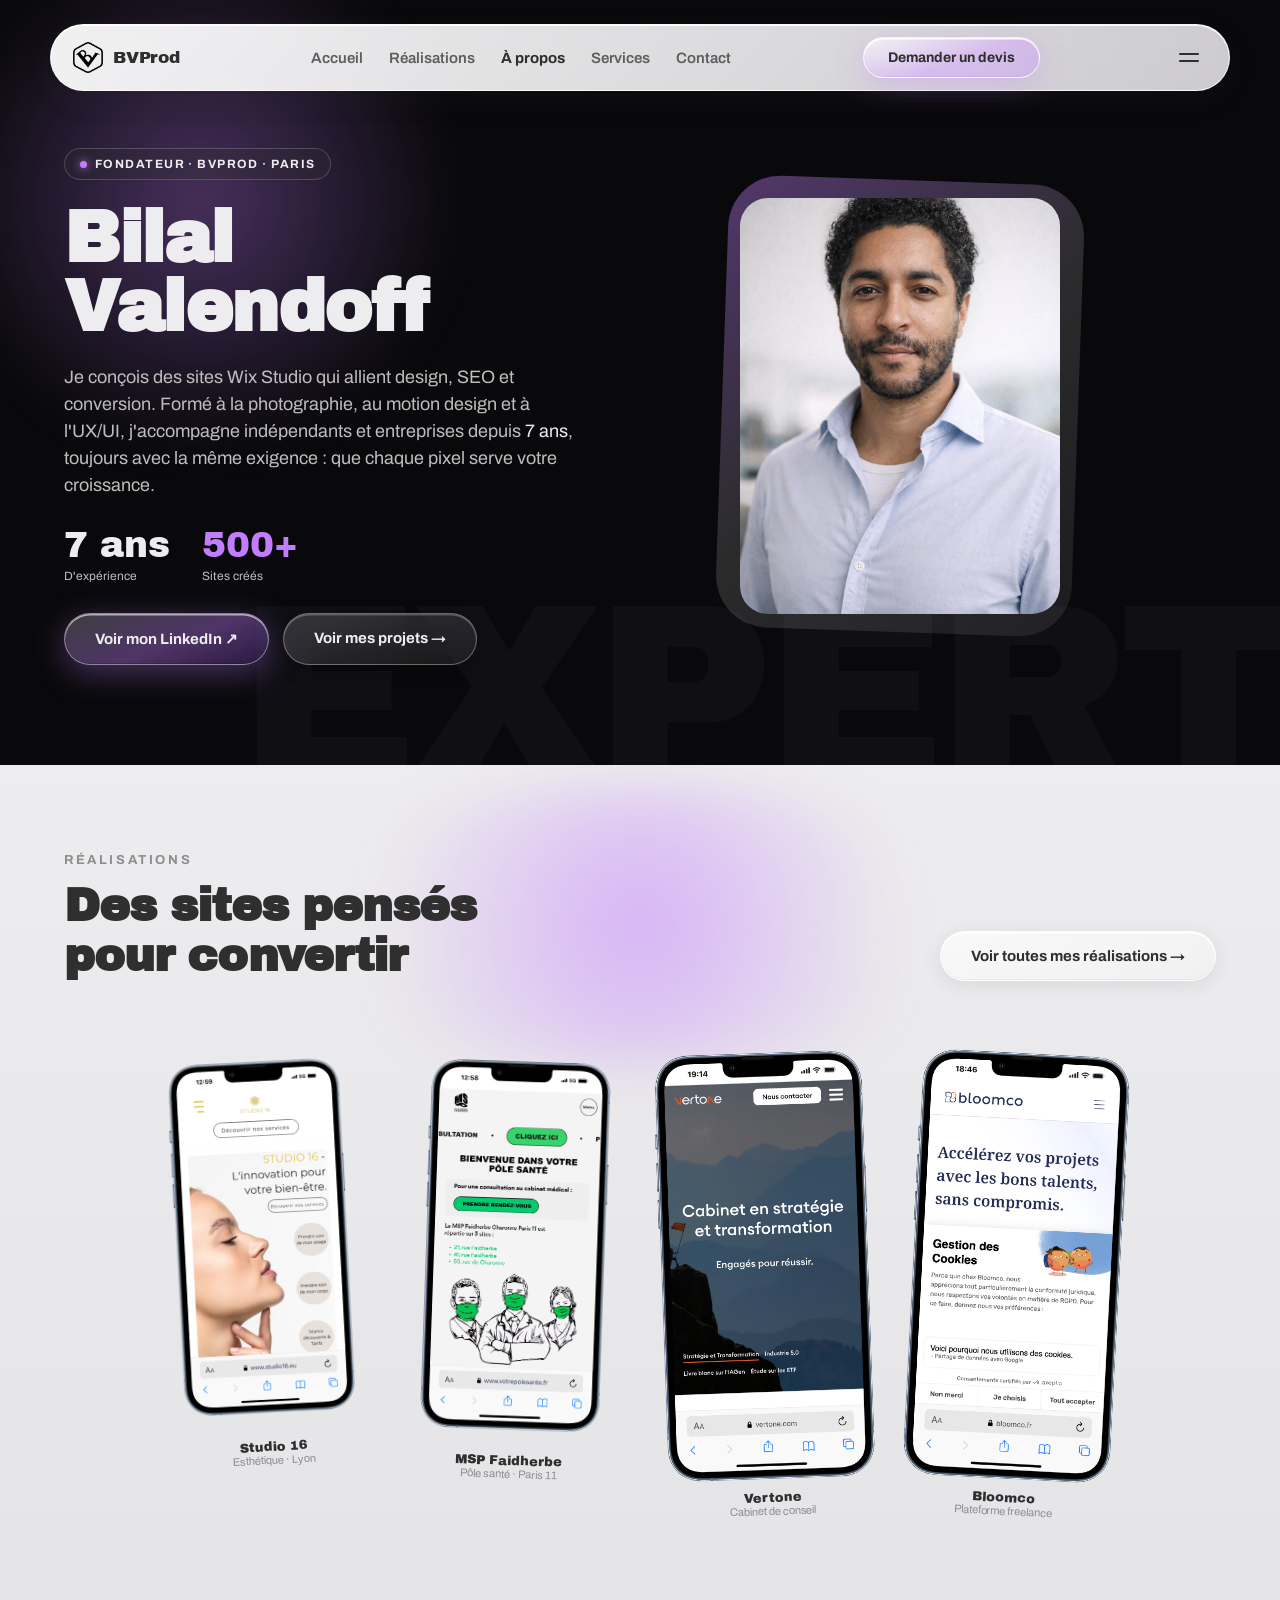
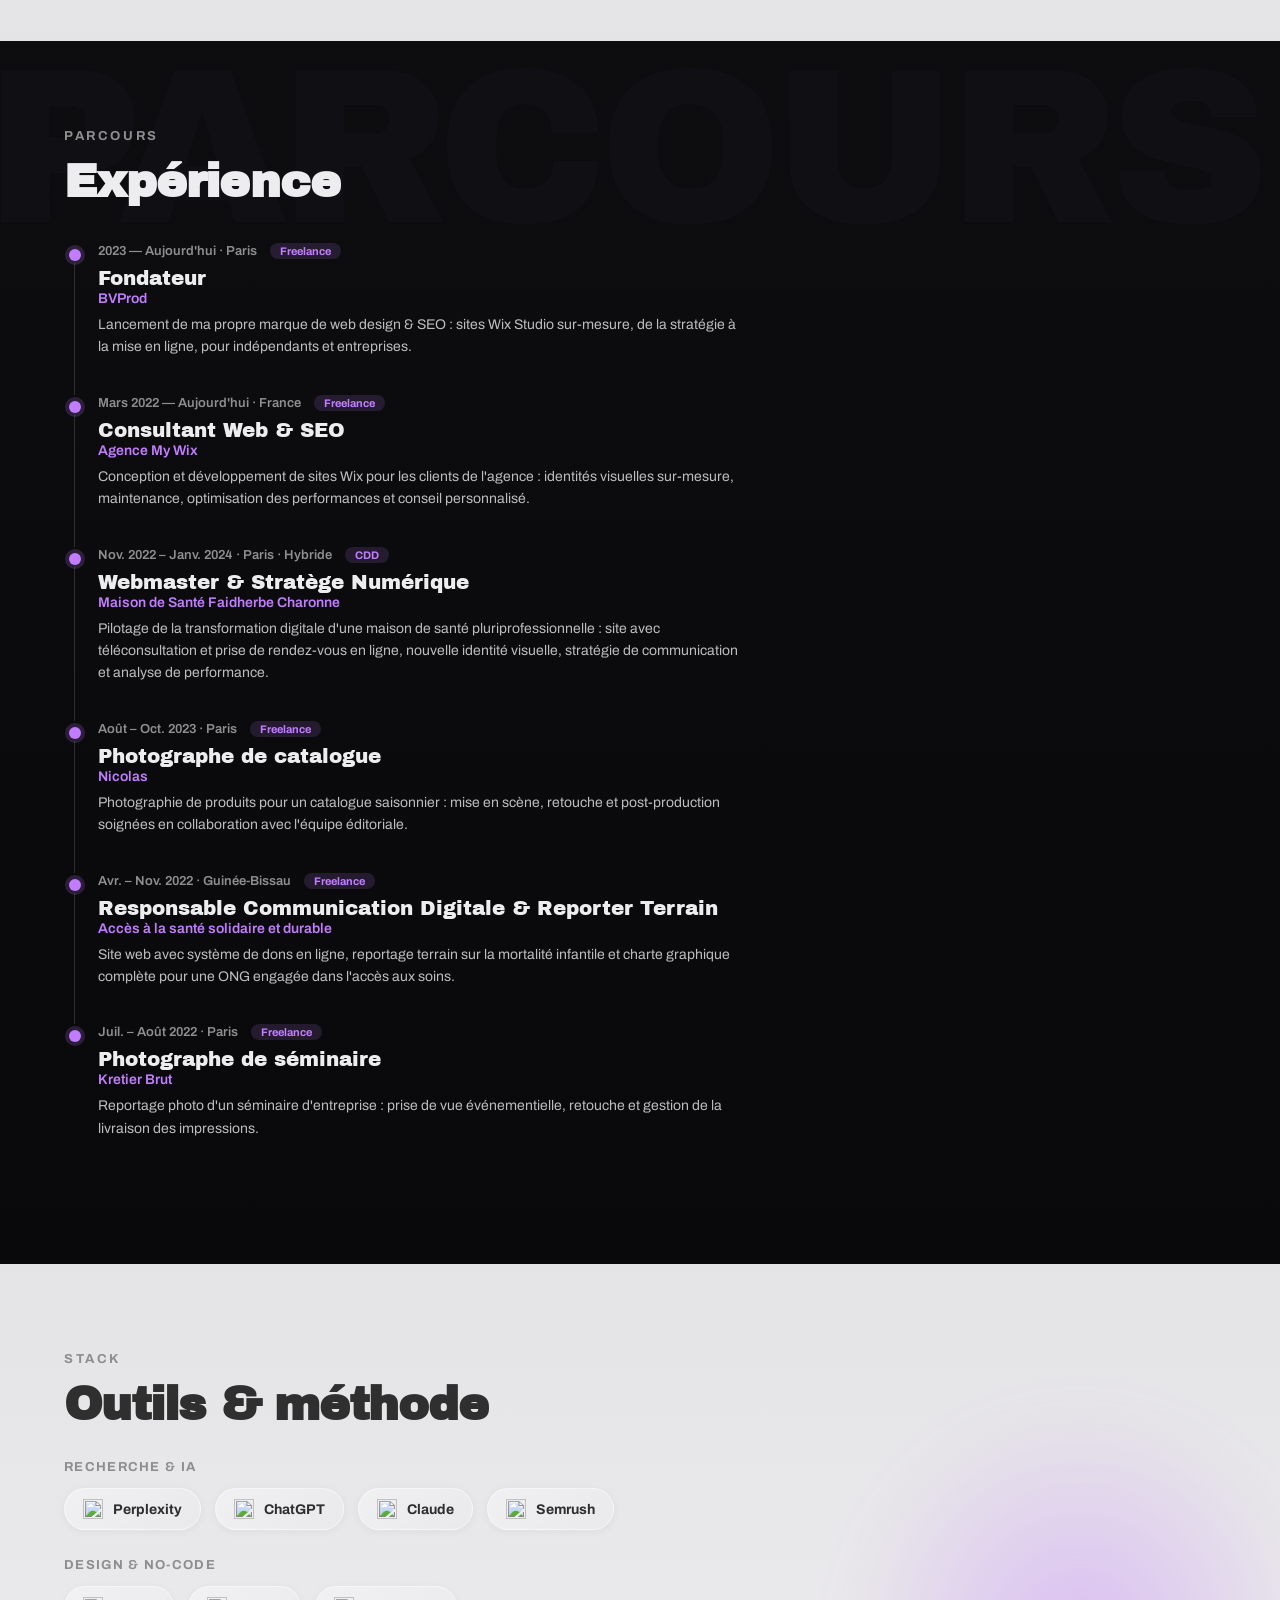
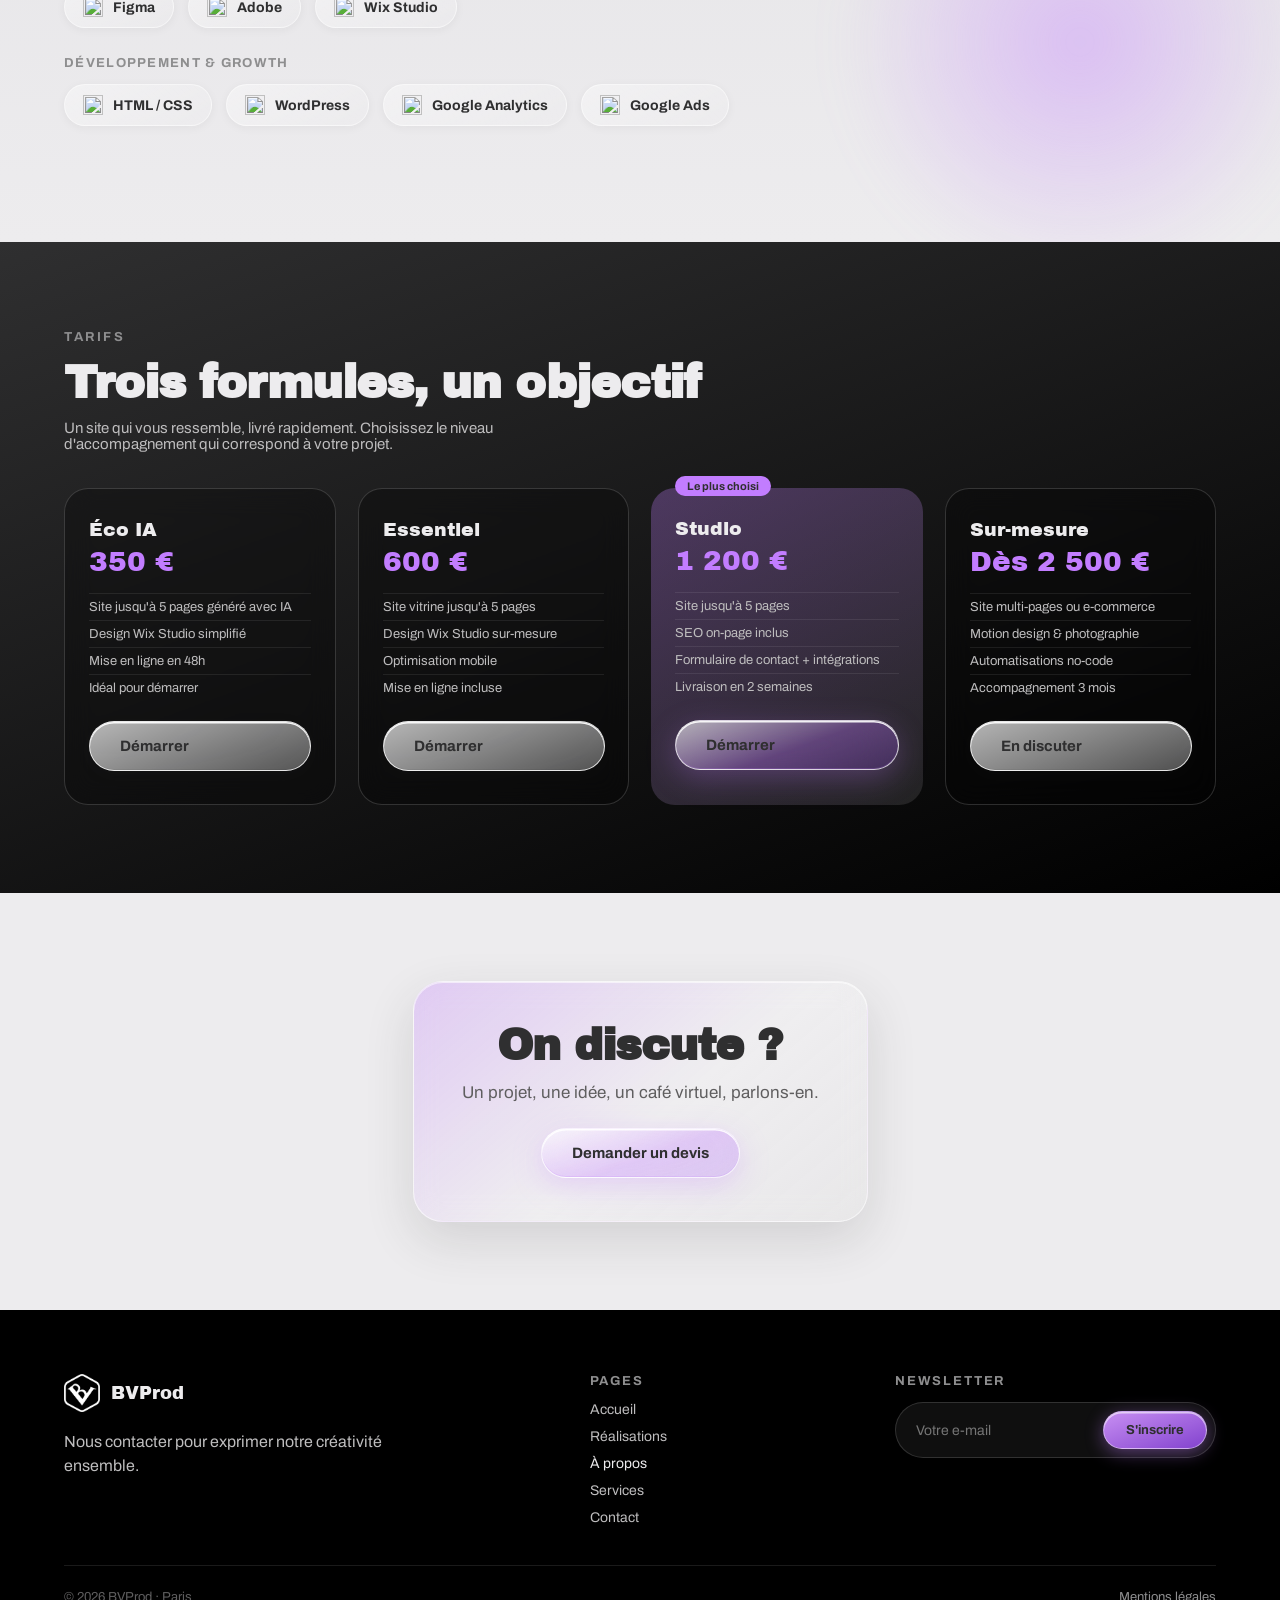
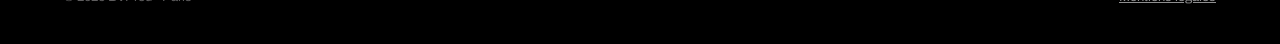
==== a-propos.html @ 9e28360a "Revert "Optimiser les images en WebP haute qualité + cache long sur /assets" This reverts commit 373" ====
<!DOCTYPE html>
<html lang="fr">
<head>
<meta charset="utf-8">
<meta name="viewport" content="width=device-width, initial-scale=1">
<title>À propos | Bilal Valendoff, fondateur de BVProd</title>
<meta name="description" content="Bilal Valendoff conçoit des sites Wix Studio alliant design, SEO et conversion, avec une formation en photographie.">
<link rel="canonical" href="https://www.bv-prod.fr/a-propos">
<meta property="og:type" content="website">
<meta property="og:locale" content="fr_FR">
<meta property="og:site_name" content="BVProd">
<meta property="og:title" content="À propos | Bilal Valendoff, fondateur de BVProd">
<meta property="og:description" content="Bilal Valendoff conçoit des sites Wix Studio alliant design, SEO et conversion, avec une formation en photographie.">
<meta property="og:image" content="https://www.bv-prod.fr/assets/og-image.jpg">
<meta property="og:url" content="https://www.bv-prod.fr/a-propos">
<meta name="twitter:card" content="summary_large_image">
<script type="application/ld+json">
{"@context":"https://schema.org","@type":"Person","name":"Bilal Valendoff","jobTitle":"Fondateur","worksFor":{"@type":"Organization","name":"BVProd"},"url":"https://www.bv-prod.fr/a-propos"}
</script>
<link rel="preconnect" href="https://fonts.googleapis.com">
<link rel="preconnect" href="https://fonts.gstatic.com" crossorigin>
<link href="https://fonts.googleapis.com/css2?family=Archivo:wght@400;500;600;700;800;900&family=Archivo+Black&display=swap" rel="stylesheet">
<link rel="icon" type="image/png" href="/assets/logo-bvprod.png">
<link rel="apple-touch-icon" href="/assets/logo-bvprod.png">
<link rel="stylesheet" href="/css/style.css">
<style>
  .ap-hero { padding:148px 64px 100px; }
  .ap-hero-inner { position:relative; z-index:2; display:flex; align-items:center; gap:56px; max-width:1440px; margin:0 auto; }
  .ap-hero-text { flex:1; max-width:620px; }
  .ap-hero-text h1 { font-size:clamp(46px,5.6vw,80px); line-height:.96; color:var(--text-invert); }
  .ap-stats { display:flex; gap:32px; margin:26px 0 30px; }
  .ap-stat-num { font-family:var(--font-display); font-size:36px; color:var(--text-invert); }
  .ap-stat-num.accent { color:var(--accent); }
  .ap-stat-label { font-size:12px; color:var(--text-invert-mid); margin-top:4px; }
  .ap-portrait-wrap { flex:none; width:320px; position:relative; }
  .ap-portrait-frame { position:absolute; inset:-18px; border-radius:52px; background:linear-gradient(140deg,rgba(194,125,255,.4),rgba(255,255,255,.14),rgba(190,189,190,.10)); transform:rotate(2deg); }
  .ap-portrait { position:relative; border-radius:28px; overflow:hidden; aspect-ratio:3/3.9; }
  .ap-portrait img { width:100%; height:100%; object-fit:cover; display:block; }
  .ap-watermark { font-size:250px; right:-10px; bottom:-30px; }

  .ap-teaser-strip { display:flex; gap:40px; justify-content:center; }
  .ap-teaser-card {
    width:210px; text-align:center; position:relative; z-index:1;
    transition:transform .45s cubic-bezier(.16,1,.3,1);
    display:block; text-decoration:none; color:inherit; cursor:pointer;
  }
  .ap-teaser-card.rot-a { transform:rotate(-3deg); }
  .ap-teaser-card.rot-b { transform:rotate(2deg); }
  .ap-teaser-card.rot-c { transform:rotate(-2deg); }
  .ap-teaser-card.rot-d { transform:rotate(3deg); }
  .ap-teaser-card::before {
    content:''; position:absolute; inset:-24px -20px; z-index:-1; border-radius:28px;
    background:rgba(255,255,255,0);
    backdrop-filter:blur(0px); -webkit-backdrop-filter:blur(0px);
    border:1px solid rgba(255,255,255,0);
    box-shadow:0 0 0 rgba(47,47,48,0);
    opacity:0; visibility:hidden; transform:scale(.92) translateY(8px);
    transition:opacity .45s ease, visibility 0s linear .45s, transform .45s cubic-bezier(.16,1,.3,1),
      background .45s ease, backdrop-filter .45s ease, border-color .45s ease, box-shadow .45s ease;
    pointer-events:none;
  }
  .ap-teaser-photo { border-radius:30px; overflow:hidden; transition:transform .45s cubic-bezier(.16,1,.3,1); }
  .ap-teaser-card img { width:100%; display:block; }
  .ap-teaser-name { font-family:var(--font-display); margin-top:12px; font-size:13px; color:var(--text-dark); }
  .ap-teaser-sub { font-size:11px; color:var(--text-light); }
  .ap-teaser-card:focus-visible { outline:2px solid var(--accent); outline-offset:6px; border-radius:16px; }
  .ap-teaser-card.rot-a:active { transform:rotate(-3deg) scale(0.97); }
  .ap-teaser-card.rot-b:active { transform:rotate(2deg) scale(0.97); }
  .ap-teaser-card.rot-c:active { transform:rotate(-2deg) scale(0.97); }
  .ap-teaser-card.rot-d:active { transform:rotate(3deg) scale(0.97); }
  @media (hover:hover) and (pointer:fine) {
    .ap-teaser-card:hover { z-index:5; }
    .ap-teaser-card.rot-a:hover { transform:rotate(-3deg) translateY(-8px); }
    .ap-teaser-card.rot-b:hover { transform:rotate(2deg) translateY(-8px); }
    .ap-teaser-card.rot-c:hover { transform:rotate(-2deg) translateY(-8px); }
    .ap-teaser-card.rot-d:hover { transform:rotate(3deg) translateY(-8px); }
    .ap-teaser-card:hover::before {
      opacity:1; visibility:visible; transform:scale(1) translateY(0);
      background:linear-gradient(150deg,rgba(255,255,255,.65),rgba(255,255,255,.18));
      backdrop-filter:blur(18px); -webkit-backdrop-filter:blur(18px);
      border-color:rgba(255,255,255,.7);
      box-shadow:0 26px 60px rgba(47,47,48,.18), inset 0 1px 0 rgba(255,255,255,.7);
      transition:opacity .45s ease, visibility 0s linear 0s, transform .45s cubic-bezier(.16,1,.3,1),
        background .45s ease, backdrop-filter .45s ease, border-color .45s ease, box-shadow .45s ease;
    }
    .ap-teaser-card:hover .ap-teaser-photo { transform:translateY(-2px) scale(1.015); }
    .ap-teaser-strip:hover .ap-teaser-card:not(:hover) { opacity:.9; }
  }

  .ap-timeline-watermark { font-size:220px; right:20px; top:20px; }
  .ap-timeline { max-width:800px; margin-top:36px; }

  .tool-group { margin-bottom:28px; }
  .tool-group-title { font-size:13px; font-weight:700; letter-spacing:.1em; text-transform:uppercase; color:var(--text-light); margin-bottom:14px; }
  .tool-pills { display:flex; gap:14px; flex-wrap:wrap; }
  .tool-pill {
    display:inline-flex; align-items:center; gap:10px; padding:10px 18px; border-radius:100px;
    font-size:14px; font-weight:700; color:var(--text-dark); flex:none; white-space:nowrap;
    background:linear-gradient(150deg,rgba(255,255,255,.40),rgba(255,255,255,.08));
    border:1px solid rgba(255,255,255,.50);
    box-shadow:0 2px 10px rgba(47,47,48,.05);
  }
  .tool-pill img { width:20px; height:20px; }

  .pricing-grid { display:grid; grid-template-columns:repeat(4,1fr); gap:22px; margin-top:36px; }
  .pricing-card { padding:30px 24px; border-radius:24px; position:relative; }
  .pricing-card.featured { background:linear-gradient(150deg,rgba(194,125,255,.30),rgba(255,255,255,.10)); border-color:rgba(194,125,255,.4); }
  .pricing-badge { position:absolute; top:-12px; left:24px; background:var(--accent); color:var(--text-dark); font-size:11px; font-weight:700; padding:4px 12px; border-radius:100px; }
  .pricing-name { font-family:var(--font-display); font-size:19px; color:var(--text-invert); margin-bottom:6px; }
  .pricing-price { font-family:var(--font-display); font-size:28px; color:var(--accent); margin-bottom:16px; }
  .pricing-list { list-style:none; margin:0 0 20px; padding:0; }
  .pricing-list li { font-size:13px; color:var(--text-invert-mid); padding:6px 0; border-top:1px solid rgba(255,255,255,.08); }

  .cta-card { display:inline-block; padding:40px 48px; margin:0 auto; max-width:100%; }

  @media (max-width: 768px) {
    .ap-hero { padding:120px 20px 56px; }
    .ap-hero-inner { flex-direction:column; }
    .ap-hero-text { max-width:100%; order:2; }
    .ap-portrait-wrap { width:180px; order:1; margin-bottom:24px; }
    .ap-teaser-strip { overflow-x:auto; justify-content:flex-start; margin:0 -20px; padding:44px 36px 48px; }
    .ap-teaser-card { flex:none; }
    .tool-pills { overflow-x:auto; flex-wrap:nowrap; padding:2px 2px 6px; scrollbar-width:none; -ms-overflow-style:none; }
    .tool-pills::-webkit-scrollbar { display:none; }
    .pricing-grid { grid-template-columns:none; grid-auto-flow:column; grid-auto-columns:230px; overflow-x:auto; padding:20px 0 4px; }
    .cta-card { padding:32px 24px; width:100%; }
  }
</style>
</head>
<body>

<div class="bv-nav-wrap">
  <nav class="bv-nav">
    <a href="/" class="bv-nav-brand">
      <img src="/assets/logo-bvprod.png" alt="BVProd">
      <span>BVProd</span>
    </a>
    <div class="bv-nav-links">
      <a href="/" class="bv-navlink">Accueil</a>
      <a href="/realisations" class="bv-navlink">Réalisations</a>
      <a href="/a-propos" class="bv-navlink active">À propos</a>
      <a href="/services" class="bv-navlink">Services</a>
      <a href="/contact" class="bv-navlink">Contact</a>
    </div>
    <a href="/services#devis-target" data-glass-btn="light" class="btn btn-light btn-nav desktop-only">Demander un devis</a>
    <button type="button" class="bv-nav-burger" data-burger aria-label="Ouvrir le menu">
      <span></span><span></span>
    </button>
  </nav>
</div>

<div class="mobile-menu-overlay" data-mobile-menu>
  <div class="mobile-menu-top">
    <a href="/" class="bv-nav-brand">
      <img src="/assets/logo-bvprod.png" alt="BVProd" style="filter:invert(1);">
      <span style="color:#EDECEE;">BVProd</span>
    </a>
    <button type="button" class="mobile-menu-close" data-menu-close aria-label="Fermer le menu">✕</button>
  </div>
  <div class="mobile-menu-links">
    <a href="/">Accueil</a>
    <a href="/realisations">Réalisations</a>
    <a href="/a-propos" class="active">À propos</a>
    <a href="/services">Services</a>
    <a href="/contact">Contact</a>
    <a href="/mentions-legales">Mentions légales</a>
  </div>
  <div class="mobile-menu-cta">
    <a href="/services#devis-target" data-glass-btn="dark" class="btn btn-dark btn-block">Demander un devis</a>
  </div>
</div>

<main>
  <!-- ---------- HERO ---------- -->
  <section class="hero-dark ap-hero">
    <div class="glow" style="top:-60px;left:-60px;width:520px;height:520px;background:radial-gradient(circle,rgba(194,125,255,.35),rgba(194,125,255,0) 70%);animation:bvBreathe 9s ease-in-out infinite;"></div>
    <div class="watermark watermark-dark ap-watermark">EXPERT</div>
    <div class="ap-hero-inner">
      <div class="ap-hero-text">
        <div class="badge-pill">
          <span class="badge-dot"></span>
          <span class="badge-label">Fondateur · BVProd · Paris</span>
        </div>
        <h1>Bilal<br>Valendoff</h1>
        <p class="lead">Je conçois des sites Wix Studio qui allient design, SEO et conversion. Formé à la photographie, au motion design et à l'UX/UI, j'accompagne indépendants et entreprises depuis <span style="color:var(--text-invert);">7 ans</span>, toujours avec la même exigence : que chaque pixel serve votre croissance.</p>
        <div class="ap-stats">
          <div>
            <div class="ap-stat-num" data-stat-to="7" data-stat-suffix=" ans">7 ans</div>
            <div class="ap-stat-label">D'expérience</div>
          </div>
          <div>
            <div class="ap-stat-num accent" data-stat-to="500" data-stat-suffix="+">500+</div>
            <div class="ap-stat-label">Sites créés</div>
          </div>
        </div>
        <div style="display:flex;gap:14px;flex-wrap:wrap;">
          <a href="https://www.linkedin.com/in/bilal-valendoff%F0%9F%9A%80-46bb01154/" target="_blank" rel="noopener" data-glass-btn="dark" class="btn btn-dark">Voir mon LinkedIn ↗</a>
          <a href="/realisations" data-glass-btn="outline" class="btn btn-outline">Voir mes projets →</a>
        </div>
      </div>
      <div class="ap-portrait-wrap" data-portrait-tilt>
        <div class="ap-portrait-frame"></div>
        <div class="ap-portrait">
          <img src="/assets/portrait.jpeg" alt="Bilal Valendoff">
        </div>
      </div>
    </div>
  </section>

  <!-- ---------- RÉALISATIONS TEASER ---------- -->
  <section class="section" id="realisations" style="background:linear-gradient(180deg,#EDECEE,#e4e3e6);">
    <div class="glow" style="top:20px;left:50%;transform:translateX(-50%);width:700px;height:280px;background:radial-gradient(circle,rgba(194,125,255,.5),rgba(194,125,255,0) 70%);"></div>
    <div class="section-inner">
      <div class="real-section-header" style="display:flex;align-items:flex-end;justify-content:space-between;gap:20px;flex-wrap:wrap;margin-bottom:36px;">
        <div>
          <div class="eyebrow">Réalisations</div>
          <h2 style="font-size:clamp(28px,3.6vw,52px);color:var(--text-dark);">Des sites pensés<br>pour convertir</h2>
        </div>
        <a href="/realisations" data-glass-btn="secondary" class="btn btn-secondary">Voir toutes mes réalisations →</a>
      </div>
      <div style="padding:36px;">
        <div class="ap-teaser-strip" data-anim="cascade">
          <a class="ap-teaser-card rot-a" data-no-hover="1" href="https://www.studio16.eu/" target="_blank" rel="noopener noreferrer">
            <div class="ap-teaser-photo"><img src="/assets/studio16-phone.png" alt="Studio 16"></div>
            <div class="ap-teaser-name">Studio 16</div>
            <div class="ap-teaser-sub">Esthétique · Lyon</div>
          </a>
          <a class="ap-teaser-card rot-b" data-no-hover="1" href="https://www.votrepolesante.fr/" target="_blank" rel="noopener noreferrer">
            <div class="ap-teaser-photo"><img src="/assets/polesante-phone.png" alt="MSP Faidherbe"></div>
            <div class="ap-teaser-name">MSP Faidherbe</div>
            <div class="ap-teaser-sub">Pôle santé · Paris 11</div>
          </a>
          <a class="ap-teaser-card rot-c" data-no-hover="1" href="https://vertone.com/" target="_blank" rel="noopener noreferrer">
            <div class="ap-teaser-photo"><img src="/assets/vertone-phone.png" alt="Vertone"></div>
            <div class="ap-teaser-name">Vertone</div>
            <div class="ap-teaser-sub">Cabinet de conseil</div>
          </a>
          <a class="ap-teaser-card rot-d" data-no-hover="1" href="https://bloomco.fr/" target="_blank" rel="noopener noreferrer">
            <div class="ap-teaser-photo"><img src="/assets/bloomco-phone.png" alt="Bloomco"></div>
            <div class="ap-teaser-name">Bloomco</div>
            <div class="ap-teaser-sub">Plateforme freelance</div>
          </a>
        </div>
      </div>
    </div>
  </section>

  <!-- ---------- EXPÉRIENCE ---------- -->
  <section class="section" style="background:linear-gradient(180deg,#0d0d10,#09090b);">
    <div class="watermark watermark-dark ap-timeline-watermark">PARCOURS</div>
    <div class="section-inner">
      <div class="eyebrow">Parcours</div>
      <h2 style="font-size:clamp(28px,3.6vw,52px);color:var(--text-invert);margin-bottom:8px;">Expérience</h2>

      <div class="ap-timeline">
        <div class="timeline-item">
          <div class="timeline-date">2023 — Aujourd'hui · Paris <span class="timeline-badge">Freelance</span></div>
          <div class="timeline-role">Fondateur</div>
          <div class="timeline-company">BVProd</div>
          <p class="timeline-desc">Lancement de ma propre marque de web design &amp; SEO : sites Wix Studio sur-mesure, de la stratégie à la mise en ligne, pour indépendants et entreprises.</p>
        </div>
        <div class="timeline-item">
          <div class="timeline-date">Mars 2022 — Aujourd'hui · France <span class="timeline-badge">Freelance</span></div>
          <div class="timeline-role">Consultant Web &amp; SEO</div>
          <div class="timeline-company">Agence My Wix</div>
          <p class="timeline-desc">Conception et développement de sites Wix pour les clients de l'agence : identités visuelles sur-mesure, maintenance, optimisation des performances et conseil personnalisé.</p>
        </div>
        <div class="timeline-item">
          <div class="timeline-date">Nov. 2022 – Janv. 2024 · Paris · Hybride <span class="timeline-badge">CDD</span></div>
          <div class="timeline-role">Webmaster &amp; Stratège Numérique</div>
          <div class="timeline-company">Maison de Santé Faidherbe Charonne</div>
          <p class="timeline-desc">Pilotage de la transformation digitale d'une maison de santé pluriprofessionnelle : site avec téléconsultation et prise de rendez-vous en ligne, nouvelle identité visuelle, stratégie de communication et analyse de performance.</p>
        </div>
        <div class="timeline-item">
          <div class="timeline-date">Août – Oct. 2023 · Paris <span class="timeline-badge">Freelance</span></div>
          <div class="timeline-role">Photographe de catalogue</div>
          <div class="timeline-company">Nicolas</div>
          <p class="timeline-desc">Photographie de produits pour un catalogue saisonnier : mise en scène, retouche et post-production soignées en collaboration avec l'équipe éditoriale.</p>
        </div>
        <div class="timeline-item">
          <div class="timeline-date">Avr. – Nov. 2022 · Guinée-Bissau <span class="timeline-badge">Freelance</span></div>
          <div class="timeline-role">Responsable Communication Digitale &amp; Reporter Terrain</div>
          <div class="timeline-company">Accès à la santé solidaire et durable</div>
          <p class="timeline-desc">Site web avec système de dons en ligne, reportage terrain sur la mortalité infantile et charte graphique complète pour une ONG engagée dans l'accès aux soins.</p>
        </div>
        <div class="timeline-item no-line">
          <div class="timeline-date">Juil. – Août 2022 · Paris <span class="timeline-badge">Freelance</span></div>
          <div class="timeline-role">Photographe de séminaire</div>
          <div class="timeline-company">Kretier Brut</div>
          <p class="timeline-desc">Reportage photo d'un séminaire d'entreprise : prise de vue événementielle, retouche et gestion de la livraison des impressions.</p>
        </div>
      </div>
    </div>
  </section>

  <!-- ---------- OUTILS & MÉTHODE ---------- -->
  <section class="section" style="background:linear-gradient(180deg,#e4e3e6,#EDECEE);">
    <div class="glow" style="bottom:-40px;right:-40px;width:480px;height:480px;background:radial-gradient(circle,rgba(194,125,255,.4),rgba(194,125,255,0) 70%);"></div>
    <div class="section-inner">
      <div class="eyebrow">Stack</div>
      <h2 style="font-size:clamp(28px,3.6vw,52px);color:var(--text-dark);margin-bottom:30px;">Outils &amp; méthode</h2>

      <div class="tool-group">
        <div class="tool-group-title">Recherche &amp; IA</div>
        <div class="tool-pills">
          <span class="tool-pill"><img src="https://cdn.jsdelivr.net/npm/simple-icons@latest/icons/perplexity.svg" alt="" loading="lazy">Perplexity</span>
          <span class="tool-pill"><img src="https://cdn.jsdelivr.net/npm/simple-icons@latest/icons/openai.svg" alt="" loading="lazy">ChatGPT</span>
          <span class="tool-pill"><img src="https://cdn.jsdelivr.net/npm/simple-icons@latest/icons/claude.svg" alt="" loading="lazy">Claude</span>
          <span class="tool-pill"><img src="https://cdn.jsdelivr.net/npm/simple-icons@latest/icons/semrush.svg" alt="" loading="lazy">Semrush</span>
        </div>
      </div>
      <div class="tool-group">
        <div class="tool-group-title">Design &amp; no-code</div>
        <div class="tool-pills">
          <span class="tool-pill"><img src="https://cdn.jsdelivr.net/npm/simple-icons@latest/icons/figma.svg" alt="" loading="lazy">Figma</span>
          <span class="tool-pill"><img src="https://cdn.jsdelivr.net/npm/simple-icons@latest/icons/adobe.svg" alt="" loading="lazy">Adobe</span>
          <span class="tool-pill"><img src="https://cdn.jsdelivr.net/npm/simple-icons@latest/icons/wix.svg" alt="" loading="lazy">Wix Studio</span>
        </div>
      </div>
      <div class="tool-group">
        <div class="tool-group-title">Développement &amp; growth</div>
        <div class="tool-pills">
          <span class="tool-pill"><img src="https://cdn.jsdelivr.net/npm/simple-icons@latest/icons/html5.svg" alt="" loading="lazy">HTML / CSS</span>
          <span class="tool-pill"><img src="https://cdn.jsdelivr.net/npm/simple-icons@latest/icons/wordpress.svg" alt="" loading="lazy">WordPress</span>
          <span class="tool-pill"><img src="https://cdn.jsdelivr.net/npm/simple-icons@latest/icons/googleanalytics.svg" alt="" loading="lazy">Google Analytics</span>
          <span class="tool-pill"><img src="https://cdn.jsdelivr.net/npm/simple-icons@latest/icons/googleads.svg" alt="" loading="lazy">Google Ads</span>
        </div>
      </div>
    </div>
  </section>

  <!-- ---------- TARIFS ---------- -->
  <section class="section" style="background:linear-gradient(160deg,#2F2F30,#000);">
    <div class="section-inner">
      <div class="eyebrow">Tarifs</div>
      <h2 style="font-size:clamp(28px,3.6vw,52px);color:var(--text-invert);">Trois formules, un objectif</h2>
      <p style="max-width:560px;color:var(--text-invert-mid);font-size:15px;margin-top:12px;">Un site qui vous ressemble, livré rapidement. Choisissez le niveau d'accompagnement qui correspond à votre projet.</p>

      <div class="pricing-grid" data-anim="cascade" data-tilt-grid>
        <div class="pricing-card glass-card-dark">
          <div class="pricing-name">Éco IA</div>
          <div class="pricing-price">350 €</div>
          <ul class="pricing-list">
            <li>Site jusqu'à 5 pages généré avec IA</li>
            <li>Design Wix Studio simplifié</li>
            <li>Mise en ligne en 48h</li>
            <li>Idéal pour démarrer</li>
          </ul>
          <a href="/services#devis-target" data-glass-btn="secondary" class="btn btn-secondary" style="width:100%;">Démarrer</a>
        </div>
        <div class="pricing-card glass-card-dark">
          <div class="pricing-name">Essentiel</div>
          <div class="pricing-price">600 €</div>
          <ul class="pricing-list">
            <li>Site vitrine jusqu'à 5 pages</li>
            <li>Design Wix Studio sur-mesure</li>
            <li>Optimisation mobile</li>
            <li>Mise en ligne incluse</li>
          </ul>
          <a href="/services#devis-target" data-glass-btn="secondary" class="btn btn-secondary" style="width:100%;">Démarrer</a>
        </div>
        <div class="pricing-card featured">
          <span class="pricing-badge">Le plus choisi</span>
          <div class="pricing-name">Studio</div>
          <div class="pricing-price">1 200 €</div>
          <ul class="pricing-list">
            <li>Site jusqu'à 5 pages</li>
            <li>SEO on-page inclus</li>
            <li>Formulaire de contact + intégrations</li>
            <li>Livraison en 2 semaines</li>
          </ul>
          <a href="/services#devis-target" data-glass-btn="light" class="btn btn-light" style="width:100%;">Démarrer</a>
        </div>
        <div class="pricing-card glass-card-dark">
          <div class="pricing-name">Sur-mesure</div>
          <div class="pricing-price">Dès 2 500 €</div>
          <ul class="pricing-list">
            <li>Site multi-pages ou e-commerce</li>
            <li>Motion design &amp; photographie</li>
            <li>Automatisations no-code</li>
            <li>Accompagnement 3 mois</li>
          </ul>
          <a href="/contact#contact-form" data-glass-btn="secondary" class="btn btn-secondary" style="width:100%;">En discuter</a>
        </div>
      </div>
    </div>
  </section>

  <!-- ---------- CTA FINAL ---------- -->
  <section class="section" style="background:#EDECEE;text-align:center;">
    <div class="glass-card cta-card" data-anim="reveal">
      <h2 style="font-size:clamp(28px,3.4vw,44px);color:var(--text-dark);">On discute ?</h2>
      <p style="margin:14px 0 26px;font-size:17px;color:var(--text-mid);">Un projet, une idée, un café virtuel, parlons-en.</p>
      <a href="/services#devis-target" data-glass-btn="light" class="btn btn-light">Demander un devis</a>
    </div>
  </section>
</main>

<footer class="footer">
  <div class="section-inner">
    <div class="footer-top">
      <div class="footer-brand">
        <div class="footer-brand-row">
          <img src="/assets/logo-bvprod.png" alt="BVProd">
          <span>BVProd</span>
        </div>
        <p>Nous contacter pour exprimer notre créativité ensemble.</p>
      </div>
      <div class="footer-pages">
        <div class="footer-pages-title">Pages</div>
        <div class="footer-pages-list">
          <a href="/" class="bv-footlink">Accueil</a>
          <a href="/realisations" class="bv-footlink">Réalisations</a>
          <a href="/a-propos" class="bv-footlink active">À propos</a>
          <a href="/services" class="bv-footlink">Services</a>
          <a href="/contact" class="bv-footlink">Contact</a>
        </div>
      </div>
      <div class="footer-news">
        <div class="footer-news-title">Newsletter</div>
        <form class="footer-news-form" data-newsletter-form novalidate>
          <input type="email" placeholder="Votre e-mail" aria-label="Votre e-mail pour la newsletter" required>
          <button type="submit" data-glass-btn="purple" class="btn btn-purple">S'inscrire</button>
        </form>
      </div>
    </div>
    <div class="footer-bottom">
      <span>© 2026 BVProd · Paris</span>
      <a href="/mentions-legales">Mentions légales</a>
    </div>
  </div>
</footer>

<script src="/js/main.js"></script>
</body>
</html>
---- css/style.css ----
/* ==========================================================================
   BVProd — Design system "Liquid Glass"
   Extrait des styles inline des maquettes (Archivo / Archivo Black,
   fond clair #EDECEE, accent violet #c27dff, glass backdrop-filter).
   ========================================================================== */

:root {
  --bg-light-1: #f6f6f7;
  --bg-light-2: #EDECEE;
  --bg-light-3: #e4e3e6;
  --bg-light-4: #dededf;
  --bg-dark-1: #2F2F30;
  --bg-dark-2: #09090b;
  --bg-dark-3: #0d0d10;
  --bg-black: #000;

  --text-dark: #2F2F30;
  --text-mid: #5F5E5F;
  --text-light: #8E8E8F;
  --text-invert: #EDECEE;
  --text-invert-mid: #BEBDBE;
  --text-invert-dim: #5F5E5F;

  --accent: #c27dff;
  --accent-soft: rgba(194, 125, 255, 0.34);

  --font-sans: 'Archivo', Helvetica, 'Helvetica Neue', Arial, sans-serif;
  --font-display: 'Archivo Black', Helvetica, 'Helvetica Neue', Arial, sans-serif;

  --radius-pill: 100px;
  --container-max: 1440px;
  --nav-h: 76px;
}

* { box-sizing: border-box; }
html { scroll-behavior: smooth; overflow-x: hidden; -webkit-text-size-adjust: 100%; text-size-adjust: 100%; }
body {
  margin: 0;
  width: 100%;
  min-height: 100vh;
  background: var(--bg-light-2);
  font-family: var(--font-sans);
  color: var(--text-dark);
}
img, video { max-width: 100%; }
a { color: inherit; }
button { font-family: inherit; cursor: pointer; }
::selection { background: var(--accent); color: var(--text-dark); }
#devis-target, #contact-form { scroll-margin-top: 120px; }

/* ---------- keyframes ---------- */
@keyframes bvNavIn     { from{opacity:0;transform:translateY(-22px)} to{opacity:1;transform:translateY(0)} }
@keyframes bvIconFloat { 0%,100%{transform:translateY(0) scale(1)} 50%{transform:translateY(-4px) scale(1.08)} }
@keyframes bvFadeUp    { from{opacity:0;transform:translateY(48px)} to{opacity:1;transform:translateY(0)} }
@keyframes bvFadeRight { from{opacity:0;transform:translateX(60px)} to{opacity:1;transform:translateX(0)} }
@keyframes bvHeroPhoneIn { from{opacity:0;transform:translateX(60px) rotate(-5deg)} to{opacity:1;transform:translateX(0) rotate(-5deg)} }
@keyframes bvFadeLeft  { from{opacity:0;transform:translateX(-60px)} to{opacity:1;transform:translateX(0)} }
@keyframes bvPulse     { 0%,100%{box-shadow:0 0 6px rgba(194,125,255,.8)} 50%{box-shadow:0 0 22px rgba(194,125,255,1),0 0 38px rgba(194,125,255,.5)} }
@keyframes bvFloat     { 0%,100%{transform:rotate(-5deg) translateY(0px)} 50%{transform:rotate(-5deg) translateY(-18px)} }
@keyframes bvFloatMob  { 0%,100%{transform:rotate(-4deg) translateY(0px)} 50%{transform:rotate(-4deg) translateY(-12px)} }
@keyframes bvFloat2    { 0%,100%{transform:rotate(3deg) translateY(0px)} 50%{transform:rotate(3deg) translateY(-14px)} }
@keyframes bvFloat3    { 0%,100%{transform:rotate(-2deg) translateY(0px)} 50%{transform:rotate(-2deg) translateY(-10px)} }
@keyframes bvFloat4    { 0%,100%{transform:rotate(2deg) translateY(0px)} 50%{transform:rotate(2deg) translateY(-16px)} }
@keyframes bvFloat5    { 0%,100%{transform:rotate(-3deg) translateY(0px)} 50%{transform:rotate(-3deg) translateY(-12px)} }
@keyframes bvBreathe   { 0%,100%{transform:scale(1);opacity:1} 50%{transform:scale(1.22);opacity:.6} }
@keyframes bvGlassGlow { 0%,100%{box-shadow:0 8px 30px rgba(194,125,255,0.24),inset 0 1.5px 0 rgba(255,255,255,0.88)} 50%{box-shadow:0 12px 42px rgba(194,125,255,0.42),inset 0 1.5px 0 rgba(255,255,255,0.98)} }
@keyframes bvShimmer   { 0%,100%{background-position:0% 50%} 50%{background-position:100% 50%} }

/* ---------- links / focus ---------- */
a.bv-navlink { text-decoration:none; transition:color .2s ease; }
a.bv-navlink:hover, a.bv-navlink.active { color:var(--text-dark) !important; }
a.bv-navlink:focus-visible { outline:2px solid var(--accent); outline-offset:4px; border-radius:6px; }
[data-glass-btn]:focus-visible, button:focus-visible { outline:2px solid var(--accent); outline-offset:3px; }
a.bv-footlink { text-decoration:none; transition:color .2s ease; }
a.bv-footlink:hover, a.bv-footlink.active { color:var(--text-invert) !important; }

/* ---------- layout helpers ---------- */
.section { position:relative; padding:88px 64px; overflow:hidden; }
.section-inner { position:relative; max-width:var(--container-max); margin:0 auto; }
.eyebrow { font-size:13px; font-weight:700; letter-spacing:.2em; text-transform:uppercase; color:var(--text-light); margin-bottom:14px; }
.eyebrow-dark { color:var(--text-mid); }
h1, h2, h3 { font-family:var(--font-display); margin:0; letter-spacing:-0.02em; }
.watermark {
  position:absolute; font-family:var(--font-display); line-height:.8;
  letter-spacing:-.04em; user-select:none; pointer-events:none; z-index:0;
}
.watermark-light { color:#e3e2e5; text-shadow:1px 1px 0 rgba(255,255,255,.9), -2px -2px 3px rgba(47,47,48,.14); }
.watermark-dark { color:#0f0f14; }
.glow {
  position:absolute; border-radius:50%; filter:blur(24px); pointer-events:none;
}

/* ---------- glass surfaces ---------- */
.glass-card {
  border-radius:30px;
  background:linear-gradient(140deg,rgba(194,125,255,.30),rgba(255,255,255,.14) 55%,rgba(190,189,190,.10));
  backdrop-filter:blur(15px); -webkit-backdrop-filter:blur(15px);
  border:1px solid rgba(255,255,255,.55);
  box-shadow:0 18px 50px rgba(47,47,48,.14), inset 0 1px 0 rgba(255,255,255,.6);
}
.glass-card-soft {
  border-radius:24px;
  background:linear-gradient(150deg,rgba(255,255,255,.6),rgba(190,189,190,.12));
  backdrop-filter:blur(14px); -webkit-backdrop-filter:blur(14px);
  border:1px solid rgba(255,255,255,.6);
  box-shadow:0 14px 40px rgba(47,47,48,.10), inset 0 1px 0 rgba(255,255,255,.6);
}
.glass-card-dark {
  border-radius:22px;
  background:rgba(0,0,0,.30);
  backdrop-filter:blur(14px); -webkit-backdrop-filter:blur(14px);
  border:1px solid rgba(255,255,255,.16);
}
.glass-card-dark-accent {
  border-radius:22px;
  background:linear-gradient(150deg,rgba(194,125,255,.22),rgba(0,0,0,.10));
  backdrop-filter:blur(14px); -webkit-backdrop-filter:blur(14px);
  border:1px solid rgba(255,255,255,.18);
  box-shadow:inset 0 1px 0 rgba(255,255,255,.2);
}

/* ---------- nav ---------- */
.bv-nav-wrap {
  position:fixed; top:24px; left:0; right:0; z-index:60; padding:0 32px; pointer-events:none;
}
.bv-nav {
  max-width:1180px; margin:0 auto; display:flex; align-items:center; justify-content:space-between;
  padding:12px 22px; border-radius:var(--radius-pill);
  background:linear-gradient(135deg,rgba(255,255,255,.94),rgba(232,230,234,.88));
  backdrop-filter:blur(18px) saturate(145%); -webkit-backdrop-filter:blur(18px) saturate(145%);
  border:1px solid rgba(255,255,255,.80);
  box-shadow:0 8px 28px rgba(47,47,48,.14), inset 0 1px 0 rgba(255,255,255,.9);
  pointer-events:auto;
}
.bv-nav-brand { display:flex; align-items:center; gap:10px; text-decoration:none; }
.bv-nav-brand img { width:30px; height:32px; object-fit:contain; display:block; }
.bv-nav-brand span { font-family:var(--font-display); font-size:17px; color:var(--text-dark); letter-spacing:-.01em; }
.bv-nav-links { display:flex; align-items:center; gap:26px; }
.bv-nav-links a { font-size:15px; font-weight:600; color:var(--text-mid); }
.bv-nav-links a.active { font-weight:700; color:var(--text-dark); }
.bv-nav-burger { display:none; }

.btn {
  padding:16px 30px; border-radius:var(--radius-pill); border:none; text-decoration:none;
  font-size:15px; font-weight:700; cursor:pointer; display:inline-block; white-space:nowrap;
  transition:transform .18s ease, box-shadow .18s ease;
}
.btn-nav { padding:12px 24px; font-size:14px; }
.btn-light {
  background:linear-gradient(160deg,rgba(255,255,255,.64) 0%,rgba(194,125,255,.34) 55%,rgba(160,80,255,.22) 100%);
  backdrop-filter:blur(28px) saturate(170%); -webkit-backdrop-filter:blur(28px) saturate(170%);
  border:1px solid rgba(255,255,255,.74);
  box-shadow:0 8px 30px rgba(194,125,255,.28), inset 0 1.5px 0 rgba(255,255,255,.90), inset 0 -1px 0 rgba(194,125,255,.20);
  color:var(--text-dark);
}
.btn-secondary {
  background:linear-gradient(160deg,rgba(255,255,255,.70),rgba(255,255,255,.30));
  backdrop-filter:blur(24px) saturate(140%); -webkit-backdrop-filter:blur(24px) saturate(140%);
  border:1px solid rgba(255,255,255,.80);
  box-shadow:0 4px 18px rgba(47,47,48,.09), inset 0 1.5px 0 rgba(255,255,255,.92), inset 0 -1px 0 rgba(0,0,0,.05);
  color:var(--text-dark);
}
.btn-dark {
  background:linear-gradient(160deg,rgba(255,255,255,.22) 0%,rgba(194,125,255,.38) 55%,rgba(160,80,255,.22) 100%);
  backdrop-filter:blur(28px) saturate(160%); -webkit-backdrop-filter:blur(28px) saturate(160%);
  border:1px solid rgba(255,255,255,.40);
  box-shadow:0 8px 32px rgba(194,125,255,.34), inset 0 1.5px 0 rgba(255,255,255,.58), inset 0 -1px 0 rgba(0,0,0,.20);
  color:var(--text-invert);
}
.btn-outline {
  background:linear-gradient(160deg,rgba(255,255,255,.16) 0%,rgba(255,255,255,.06) 100%);
  backdrop-filter:blur(20px) saturate(140%); -webkit-backdrop-filter:blur(20px) saturate(140%);
  border:1px solid rgba(255,255,255,.32);
  box-shadow:0 4px 18px rgba(0,0,0,.22), inset 0 1.5px 0 rgba(255,255,255,.22);
  color:var(--text-invert);
}
.btn-purple {
  background:linear-gradient(160deg,rgba(210,150,255,.95),rgba(160,80,255,.80));
  backdrop-filter:blur(16px); -webkit-backdrop-filter:blur(16px);
  border:1px solid rgba(255,255,255,.44);
  box-shadow:inset 0 1.5px 0 rgba(255,255,255,.58), 0 4px 18px rgba(194,125,255,.42);
  color:var(--text-dark); padding:11px 22px; font-size:13px;
}
.btn-block { display:block; text-align:center; }
.btn[disabled] { opacity:.7; cursor:default; }

/* glass button sheen (added by js) */
[data-glass-btn] { position:relative; overflow:hidden; will-change:transform,box-shadow,filter; }
[data-glass-btn] .bv-sheen {
  position:absolute; inset:0; border-radius:inherit; pointer-events:none; z-index:0;
  background:linear-gradient(115deg, transparent 25%, rgba(255,255,255,.55) 48%, transparent 72%);
  background-size:240% 240%; background-position:-70% -70%;
  opacity:0; transition:opacity .4s ease-in-out, background-position .7s ease-in-out;
}
[data-glass-btn] > *:not(.bv-sheen) { position:relative; z-index:1; }

/* ---------- badge pill ---------- */
.badge-pill {
  display:inline-flex; align-items:center; gap:8px; padding:8px 15px; border-radius:var(--radius-pill);
  background:rgba(47,47,48,.30); backdrop-filter:blur(6px); -webkit-backdrop-filter:blur(6px);
  border:1px solid rgba(255,255,255,.18); margin-bottom:24px;
}
.badge-dot { width:7px; height:7px; border-radius:50%; background:var(--accent); box-shadow:0 0 8px var(--accent); animation:bvPulse 2.2s ease-in-out infinite; }
.badge-label { font-size:12px; font-weight:700; letter-spacing:.12em; text-transform:uppercase; color:var(--text-invert); }

/* ---------- hero (dark, generic) ---------- */
.hero-dark {
  position:relative; padding:148px 64px 100px; background:var(--bg-dark-2); overflow:hidden;
}
.hero-dark .noise {
  position:absolute; inset:0; opacity:.04; mix-blend-mode:screen; pointer-events:none;
}
.hero-dark h1 { font-size:clamp(34px,4.2vw,62px); line-height:1.05; color:var(--text-invert); }
.hero-dark p.lead { margin:22px 0 0; font-size:18px; line-height:1.5; color:var(--text-invert-mid); max-width:520px; }
.hero-light {
  position:relative; padding:148px 64px 92px; overflow:hidden;
  background:radial-gradient(120% 90% at 12% 0%, var(--bg-light-1) 0%, var(--bg-light-2) 45%, var(--bg-light-4) 100%);
}

/* ---------- cascade grids ---------- */
.grid-cascade { display:grid; gap:22px; }
.grid-cascade > * { min-width:0; overflow-wrap:break-word; opacity:0; transform:translateY(30px) scale(.97); transition:opacity .55s ease, transform .55s ease, box-shadow .22s ease; }
.grid-cascade.is-visible > * { opacity:1; transform:translateY(0) scale(1); }
.grid-cascade.cols-4 { grid-template-columns:repeat(4,minmax(0,1fr)); }
.grid-cascade.cols-3 { grid-template-columns:repeat(3,minmax(0,1fr)); }
.grid-cascade.cols-2 { grid-template-columns:repeat(2,minmax(0,1fr)); }

[data-anim="reveal"] { opacity:0; transform:translateY(36px); filter:blur(6px); transition:opacity .85s ease, transform .85s ease, filter .85s ease; }
[data-anim="reveal"].is-visible { opacity:1; transform:translateY(0); filter:blur(0); }

@keyframes bvCardFloat { 0%,100%{transform:translateY(0)} 50%{transform:translateY(-6px)} }
@media (min-width:769px) {
  .glass-card:not([data-anim]) { animation:bvCardFloat 7s ease-in-out infinite; }
}

@media (prefers-reduced-motion: reduce) {
  *, *::before, *::after {
    animation-duration:0.001ms !important;
    animation-iteration-count:1 !important;
    transition-duration:0.001ms !important;
    scroll-behavior:auto !important;
  }
}

/* ---------- stat cards ---------- */
.stat-card { padding:38px 26px; border-radius:24px; text-align:center; }
.stat-num { font-family:var(--font-display); font-size:54px; color:var(--text-dark); line-height:1; }
.stat-label { font-size:14px; color:var(--text-mid); margin-top:12px; font-weight:600; }

/* ---------- forms ---------- */
.form-card { padding:44px; border-radius:32px; }
.form-grid { display:grid; grid-template-columns:repeat(2,1fr); gap:20px 24px; }
.form-field { display:flex; flex-direction:column; gap:8px; min-width:0; }
.form-field.full { grid-column:1 / -1; }
.form-field label { font-size:12px; font-weight:700; letter-spacing:.08em; text-transform:uppercase; color:var(--text-invert-mid); }
.form-field input, .form-field select, .form-field textarea {
  width:100%; font-family:inherit; font-size:14.5px; color:var(--text-invert);
  background:rgba(255,255,255,.06); border:1px solid rgba(255,255,255,.16);
  border-radius:14px; padding:13px 16px; outline:none; transition:border-color .2s ease;
}
.form-field select option { color:#000; }
.form-field input::placeholder, .form-field textarea::placeholder { color:var(--text-light); }
.form-field input:focus, .form-field select:focus, .form-field textarea:focus { border-color:var(--accent); }
.form-msg { flex:1 1 100%; margin:14px 0 0; padding:11px 16px; border-radius:12px; font-size:12.5px; line-height:1.5; text-align:center; }
.form-msg.error { background:rgba(255,110,110,.10); border:1px solid rgba(255,110,110,.35); color:#ffb4b4; }
.form-msg.success { background:rgba(194,125,255,.12); border:1px solid rgba(194,125,255,.4); color:#a05aff; }
.form-msg.pending { background:transparent; border:none; color:var(--text-light); }
.form-note { margin:14px 0 0; font-size:12px; color:var(--text-light); text-align:center; }
.file-drop {
  display:inline-flex; align-items:center; gap:8px; padding:12px 20px; border-radius:var(--radius-pill);
  border:1px dashed rgba(255,255,255,.30); color:var(--text-invert-mid); font-size:13px; cursor:pointer;
}

/* ---------- footer ---------- */
.footer { padding:64px 64px 40px; background:var(--bg-black); }
.footer-top { display:flex; justify-content:space-between; gap:48px; flex-wrap:wrap; border-bottom:1px solid rgba(255,255,255,.10); padding-bottom:40px; }
.footer-brand { max-width:380px; }
.footer-brand-row { display:flex; align-items:center; gap:11px; margin-bottom:18px; }
.footer-brand-row img { width:36px; height:38px; object-fit:contain; display:block; filter:invert(1); }
.footer-brand-row span { font-family:var(--font-display); font-size:18px; color:var(--text-invert); }
.footer-brand p { margin:0; font-size:16px; color:var(--text-invert-mid); line-height:1.5; }
.footer-pages { min-width:160px; }
.footer-pages-title { font-size:13px; font-weight:700; letter-spacing:.14em; text-transform:uppercase; color:var(--text-light); margin-bottom:14px; }
.footer-pages-list { display:flex; flex-direction:column; gap:12px; }
.footer-pages-list a { font-size:14px; color:var(--text-invert-mid); }
.footer-news { min-width:320px; }
.footer-news-title { font-size:13px; font-weight:700; letter-spacing:.14em; text-transform:uppercase; color:var(--text-light); margin-bottom:14px; }
.footer-news-form { display:flex; gap:10px; padding:8px 8px 8px 18px; border-radius:var(--radius-pill); background:rgba(255,255,255,.06); border:1px solid rgba(255,255,255,.14); }
.footer-news-form input { flex:1; font-size:14px; color:var(--text-invert); background:transparent; border:none; outline:none; font-family:inherit; min-width:0; }
.footer-bottom { display:flex; justify-content:space-between; align-items:center; padding-top:24px; flex-wrap:wrap; gap:12px; }
.footer-bottom span { font-size:13px; color:var(--text-mid); }
.footer-bottom a { font-size:13px; color:var(--text-light); text-decoration:underline; }

/* ---------- horizontal scroll strips ---------- */
.scroll-strip {
  display:flex; gap:20px; overflow-x:auto; overflow-y:hidden; scroll-behavior:smooth;
  scrollbar-width:none; -ms-overflow-style:none; cursor:grab;
  scroll-snap-type:x proximity; touch-action:pan-x pan-y;
  user-select:none; -webkit-user-select:none;
}
.scroll-strip::-webkit-scrollbar { display:none; }
.scroll-strip.grabbing { cursor:grabbing; }
.scroll-progress { position:relative; height:1px; background:rgba(255,255,255,.07); border-radius:1px; }
.scroll-progress-bar { position:absolute; left:0; top:0; height:100%; width:0; background:var(--accent); border-radius:1px; transition:width .1s linear; }
.scroll-arrow {
  width:44px; height:44px; border-radius:50%; display:flex; align-items:center; justify-content:center;
  background:rgba(255,255,255,.06); border:1px solid rgba(255,255,255,.16); color:inherit; flex:none;
}
.scroll-arrow-light { background:rgba(0,0,0,.04); border:1px solid rgba(0,0,0,.08); }

/* ---------- video cards ---------- */
.video-card { flex:none; width:760px; scroll-snap-align:start; background:rgba(255,255,255,.04); border:1px solid rgba(255,255,255,.08); border-radius:28px; padding:14px 14px 18px; }
.video-card video { width:100%; display:block; object-fit:contain; max-height:460px; border-radius:18px; background:#080808; }
.video-card-meta { padding:18px 4px 0; display:flex; align-items:flex-start; justify-content:space-between; }
.video-card-num { font-family:var(--font-display); font-size:44px; color:#141414; letter-spacing:-.03em; line-height:1; user-select:none; }

/* ---------- timeline (À propos) ---------- */
.timeline-item { position:relative; padding-left:34px; padding-bottom:36px; }
.timeline-item::before { content:''; position:absolute; left:5px; top:6px; width:12px; height:12px; border-radius:50%; background:var(--accent); box-shadow:0 0 0 4px rgba(194,125,255,.18); }
.timeline-item::after { content:''; position:absolute; left:10px; top:20px; bottom:0; width:1px; background:rgba(255,255,255,.14); }
.timeline-item.no-line::after { display:none; }
.timeline-date { font-size:13px; color:var(--text-light); font-weight:600; }
.timeline-badge { display:inline-block; margin-left:10px; padding:2px 10px; border-radius:100px; background:rgba(194,125,255,.14); color:var(--accent); font-size:11px; font-weight:700; }
.timeline-role { font-family:var(--font-display); font-size:20px; color:var(--text-invert); margin:8px 0 2px; }
.timeline-company { font-size:14px; color:var(--accent); font-weight:600; margin-bottom:8px; }
.timeline-desc { font-size:14px; line-height:1.6; color:var(--text-invert-mid); margin:0; max-width:640px; }

/* ---------- mobile menu overlay ---------- */
.mobile-menu-overlay {
  position:fixed; inset:0; z-index:100; background:linear-gradient(160deg,var(--bg-dark-1),#000);
  display:none; flex-direction:column;
}
.mobile-menu-overlay.is-open { display:flex; }
.mobile-menu-top { display:flex; align-items:center; justify-content:space-between; padding:26px 24px 0; }
.mobile-menu-close { width:36px; height:36px; border-radius:50%; background:rgba(255,255,255,.08); border:1px solid rgba(255,255,255,.16); display:flex; align-items:center; justify-content:center; color:var(--text-invert); font-size:16px; }
.mobile-menu-links { flex:1; display:flex; flex-direction:column; justify-content:center; gap:26px; padding:0 32px; }
.mobile-menu-links a { font-family:var(--font-display); font-size:26px; color:var(--text-invert); text-decoration:none; }
.mobile-menu-links a.active { color:var(--accent); }
.mobile-menu-cta { padding:0 32px 40px; }
.bv-nav-burger {
  display:flex; flex-direction:column; gap:5px; padding:8px; cursor:pointer; background:none; border:none;
}
.bv-nav-burger span { width:20px; height:2px; background:var(--text-dark); border-radius:2px; transition:transform .3s ease, opacity .3s ease; }
.bv-nav-burger.is-open span:first-child { transform:translateY(3.5px) rotate(45deg); }
.bv-nav-burger.is-open span:last-child { transform:translateY(-3.5px) rotate(-45deg); }

/* ==========================================================================
   Responsive — fusion desktop / mobile (breakpoint ~768px)
   ========================================================================== */
@media (min-width: 769px) {
  .mobile-only { display:none !important; }
}

@media (max-width: 1024px) and (min-width: 769px) {
  .grid-cascade.cols-4[data-tilt-grid] { grid-template-columns:repeat(2,1fr) !important; }
}

@media (max-width: 768px) {
  .desktop-only { display:none !important; }

  .section { padding:44px 20px 40px; }
  .hero-dark, .hero-light { padding:120px 20px 56px; }
  .hero-dark h1 { font-size:32px; }

  .bv-nav-wrap { top:14px; padding:0 14px; }
  .bv-nav { padding:12px 16px; }
  .bv-nav-links { display:none; }
  .bv-nav .btn-nav.desktop-only { display:none; }
  .bv-nav-burger { display:flex; }

  .grid-cascade.cols-4, .grid-cascade.cols-3 { grid-template-columns:minmax(0,1fr) minmax(0,1fr); }
  .grid-cascade.cols-4.stack-mobile, .grid-cascade.cols-3.stack-mobile { grid-template-columns:1fr; }
  .stat-card { padding:22px 14px; }
  .stat-num { font-size:32px; }

  .form-grid { grid-template-columns:1fr; }
  .form-card button[type="submit"] { width:100%; }

  .footer { padding:48px 20px 32px; }
  .footer-top { flex-direction:column; align-items:center; text-align:center; gap:28px; }
  .footer-pages { display:none; }
  .footer-brand { max-width:100%; }
  .footer-brand-row { justify-content:center; }
  .footer-news { min-width:0; width:100%; }
  .footer-bottom { flex-direction:column; text-align:center; }

  .scroll-strip.mobile-full { margin:0 -20px; padding:0 20px 4px; }

  [data-anim="reveal"] { filter:none; transform:translateY(20px); }
  [data-anim="reveal"].is-visible { transform:translateY(0); }
}
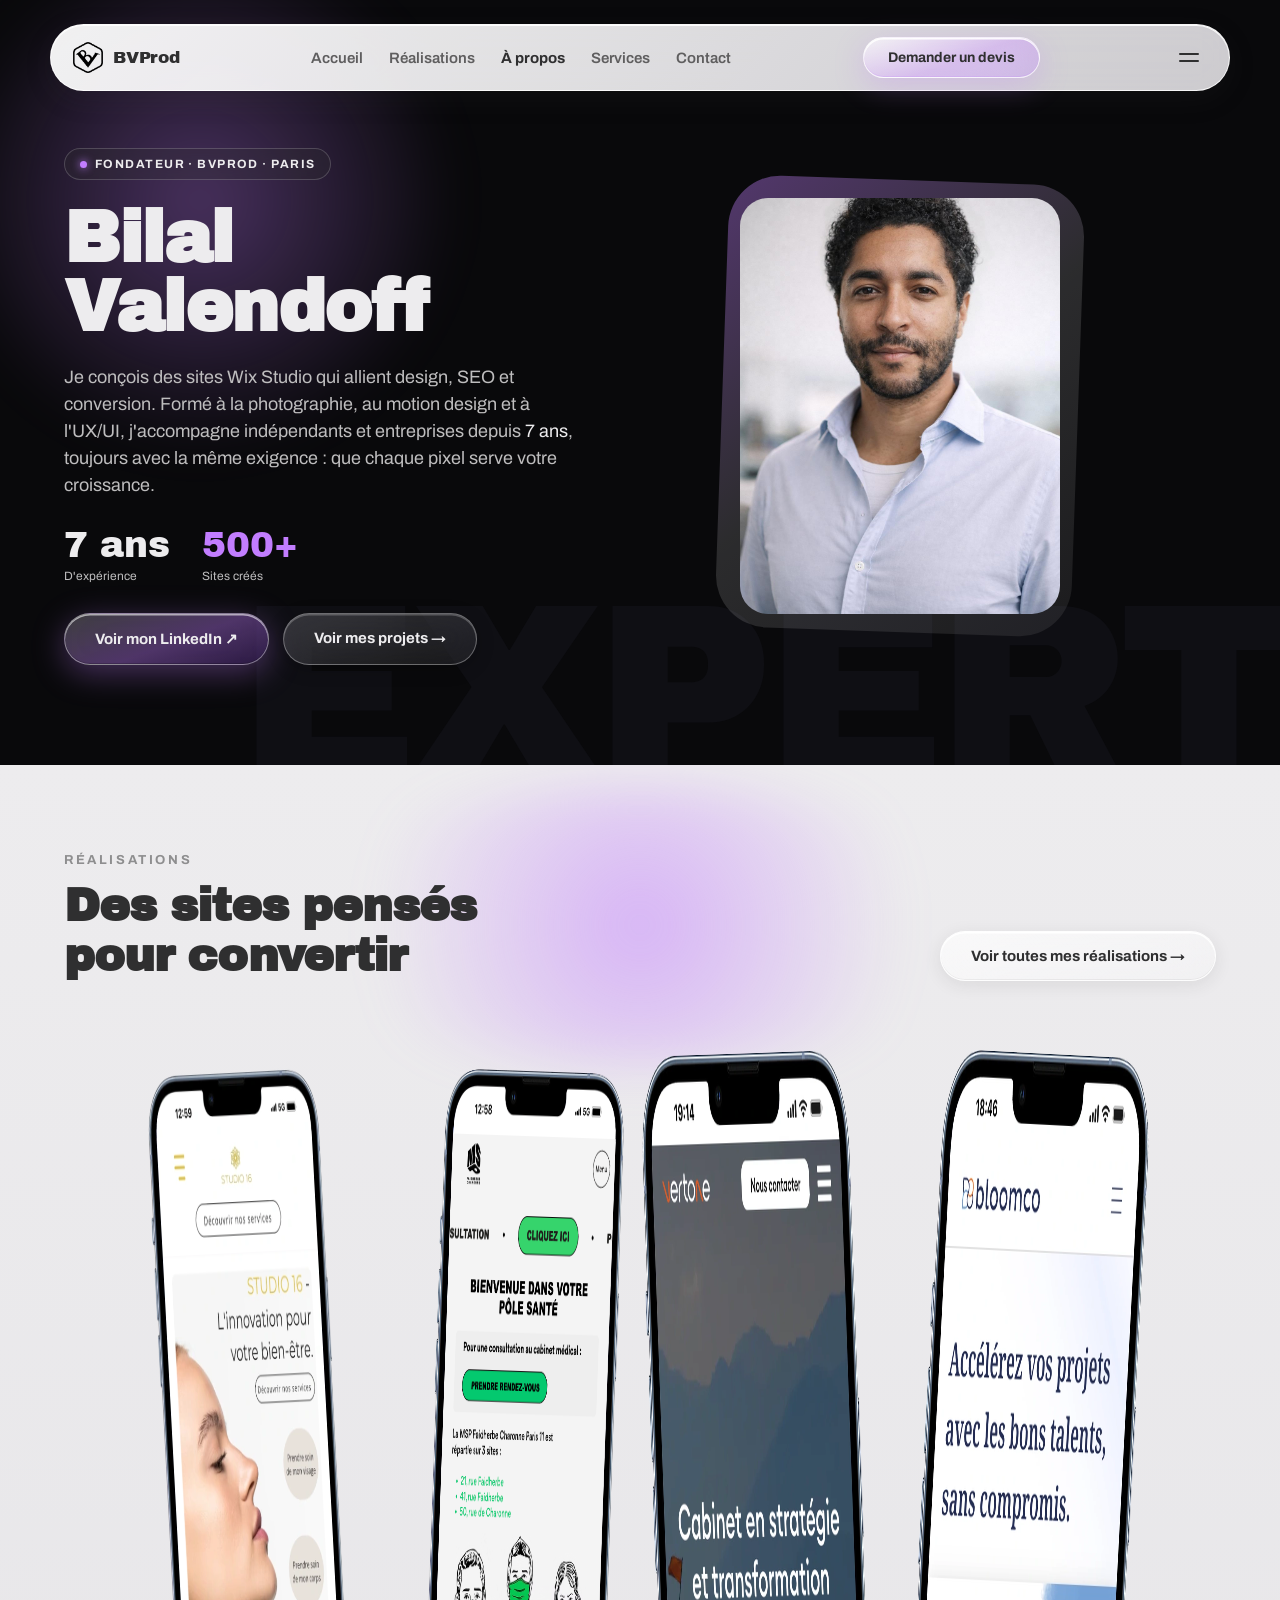
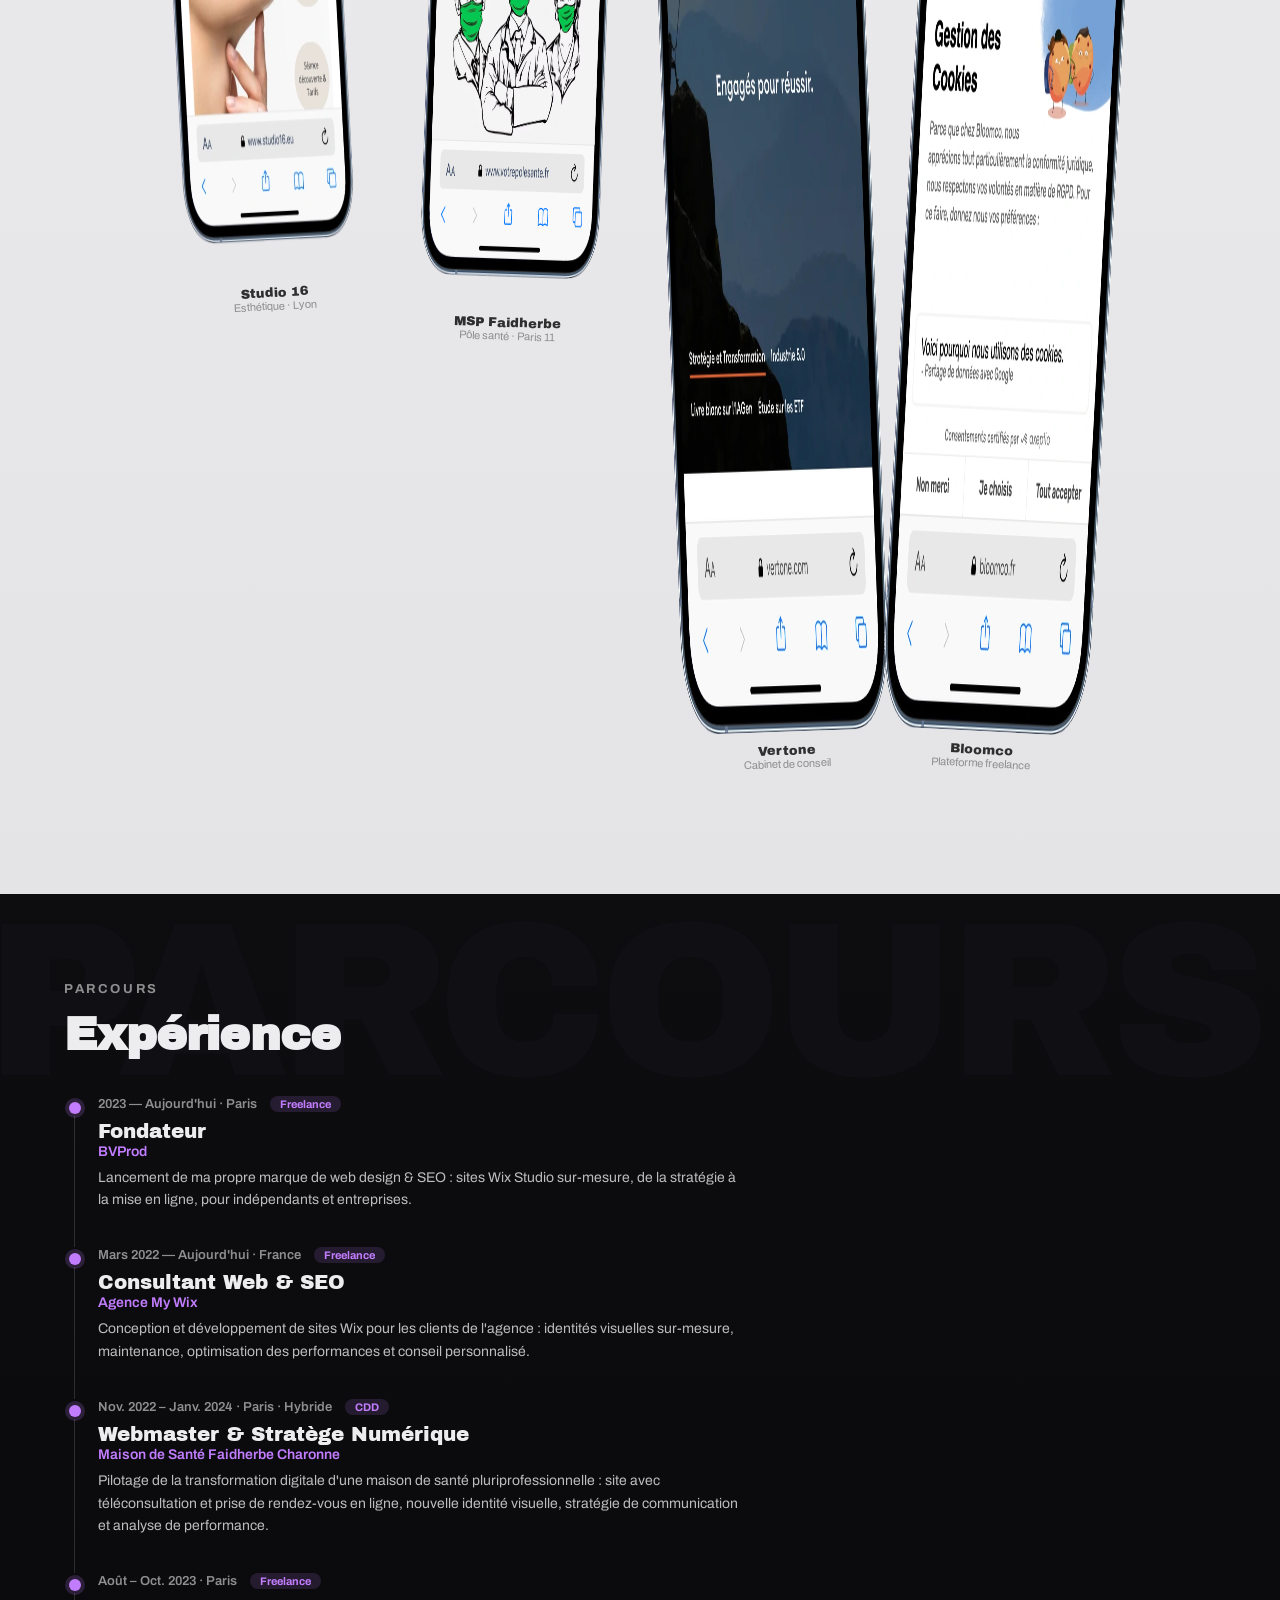
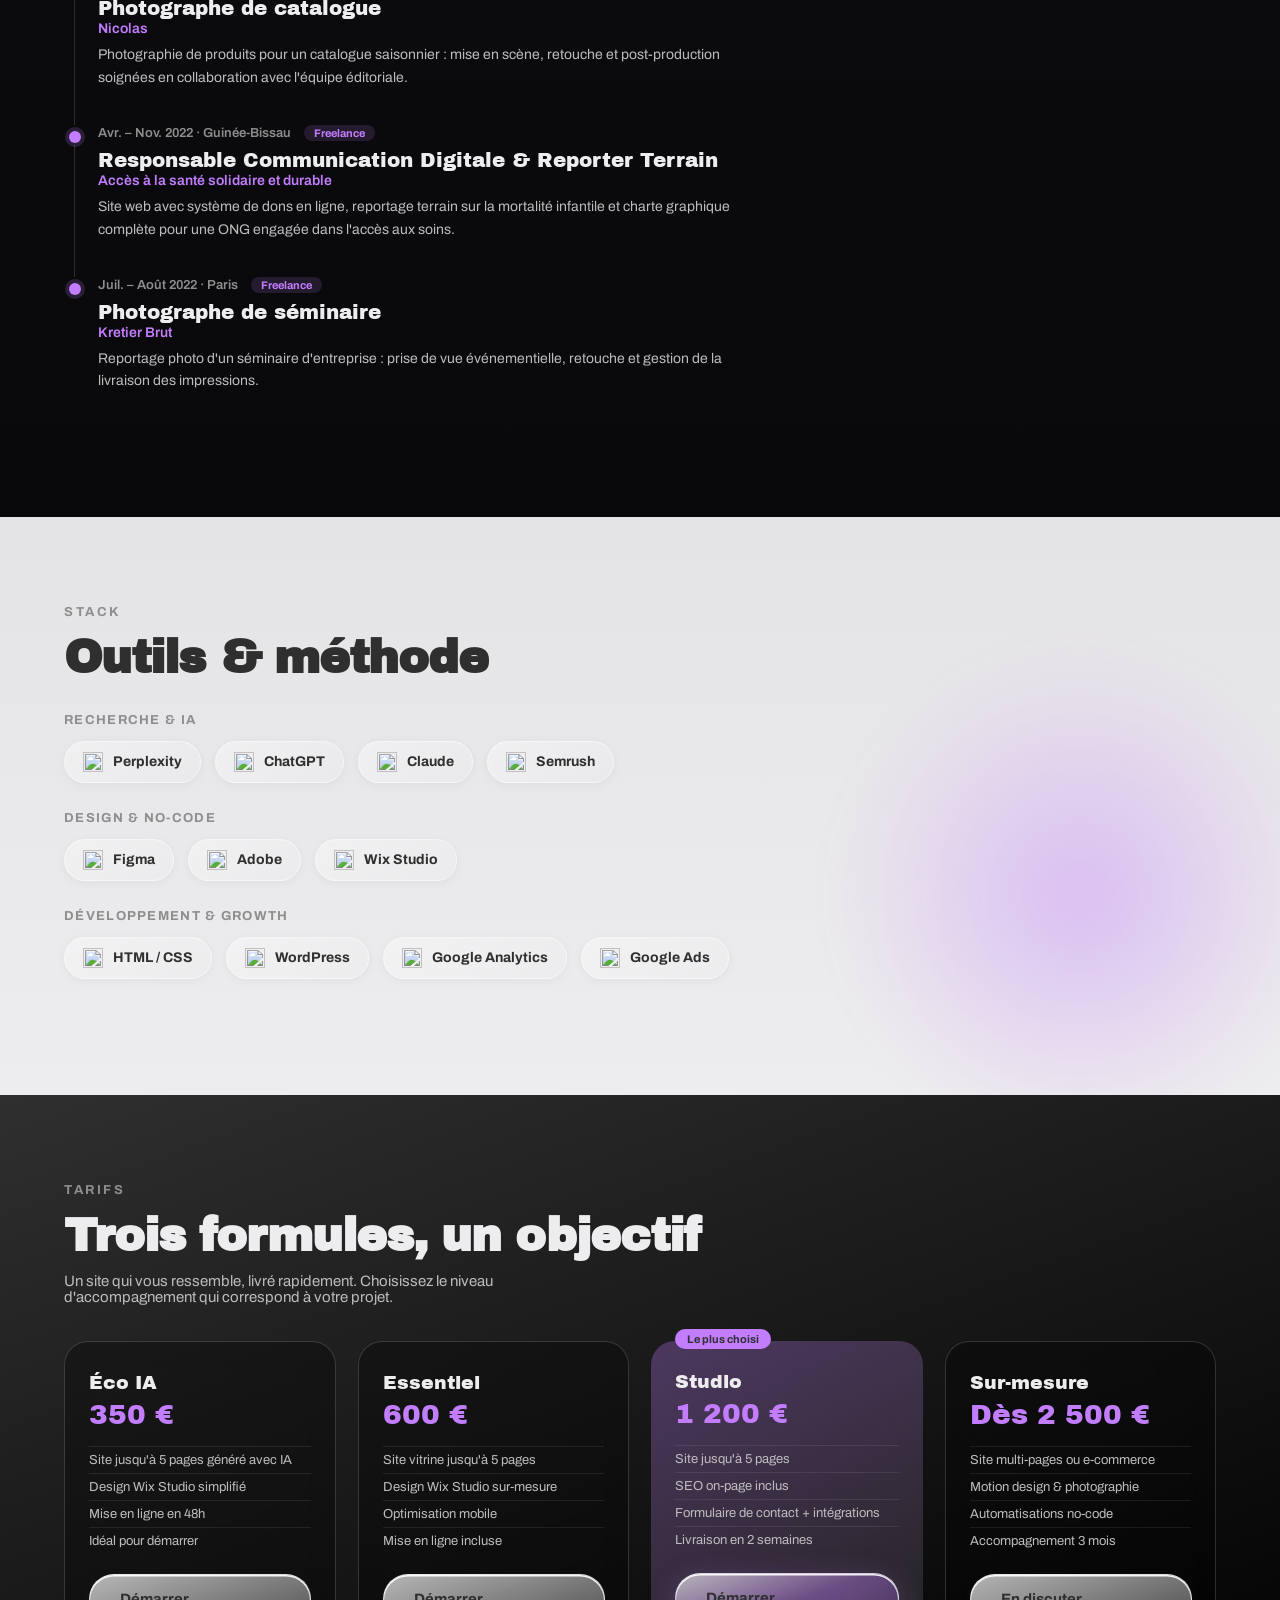
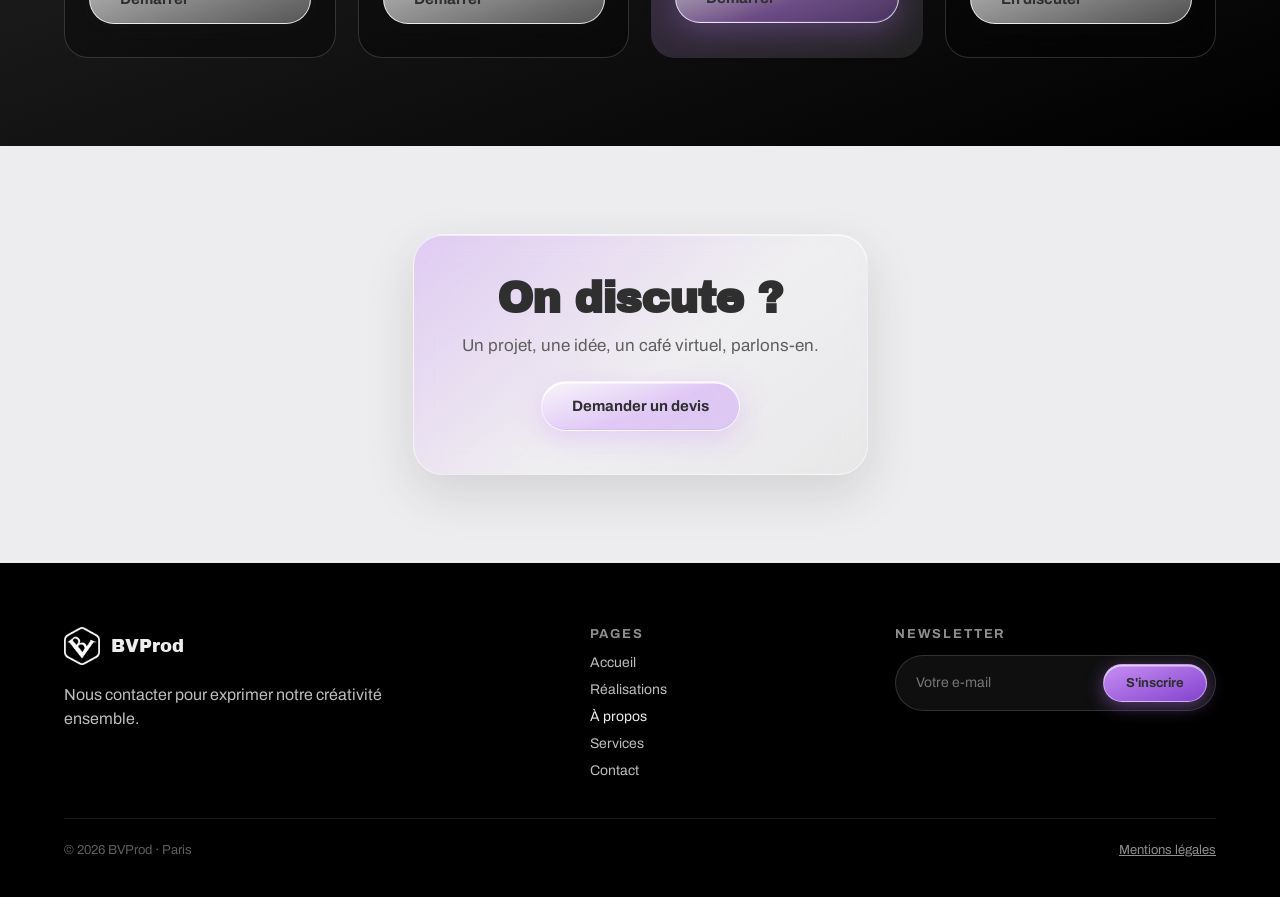
==== commit e9f4749f: "Reapply "Optimiser les images en WebP haute qualité + cache long sur /assets" This reverts commit 9e" ====
--- a/a-propos.html
+++ b/a-propos.html
@@ -132,7 +132,7 @@
 <div class="bv-nav-wrap">
   <nav class="bv-nav">
     <a href="/" class="bv-nav-brand">
-      <img src="/assets/logo-bvprod.png" alt="BVProd">
+      <img src="/assets/logo-bvprod.png" decoding="async" height="208" width="197" alt="BVProd">
       <span>BVProd</span>
     </a>
     <div class="bv-nav-links">
@@ -152,7 +152,7 @@
 <div class="mobile-menu-overlay" data-mobile-menu>
   <div class="mobile-menu-top">
     <a href="/" class="bv-nav-brand">
-      <img src="/assets/logo-bvprod.png" alt="BVProd" style="filter:invert(1);">
+      <img src="/assets/logo-bvprod.png" decoding="async" height="208" width="197" alt="BVProd" style="filter:invert(1);">
       <span style="color:#EDECEE;">BVProd</span>
     </a>
     <button type="button" class="mobile-menu-close" data-menu-close aria-label="Fermer le menu">✕</button>
@@ -201,7 +201,7 @@
       <div class="ap-portrait-wrap" data-portrait-tilt>
         <div class="ap-portrait-frame"></div>
         <div class="ap-portrait">
-          <img src="/assets/portrait.jpeg" alt="Bilal Valendoff">
+          <img src="/assets/portrait.jpeg" fetchpriority="high" decoding="async" height="1536" width="1024" alt="Bilal Valendoff">
         </div>
       </div>
     </div>
@@ -221,22 +221,22 @@
       <div style="padding:36px;">
         <div class="ap-teaser-strip" data-anim="cascade">
           <a class="ap-teaser-card rot-a" data-no-hover="1" href="https://www.studio16.eu/" target="_blank" rel="noopener noreferrer">
-            <div class="ap-teaser-photo"><img src="/assets/studio16-phone.png" alt="Studio 16"></div>
+            <div class="ap-teaser-photo"><img src="/assets/studio16-phone.webp" loading="lazy" decoding="async" height="821" width="460" alt="Studio 16"></div>
             <div class="ap-teaser-name">Studio 16</div>
             <div class="ap-teaser-sub">Esthétique · Lyon</div>
           </a>
           <a class="ap-teaser-card rot-b" data-no-hover="1" href="https://www.votrepolesante.fr/" target="_blank" rel="noopener noreferrer">
-            <div class="ap-teaser-photo"><img src="/assets/polesante-phone.png" alt="MSP Faidherbe"></div>
+            <div class="ap-teaser-photo"><img src="/assets/polesante-phone.webp" loading="lazy" decoding="async" height="851" width="460" alt="MSP Faidherbe"></div>
             <div class="ap-teaser-name">MSP Faidherbe</div>
             <div class="ap-teaser-sub">Pôle santé · Paris 11</div>
           </a>
           <a class="ap-teaser-card rot-c" data-no-hover="1" href="https://vertone.com/" target="_blank" rel="noopener noreferrer">
-            <div class="ap-teaser-photo"><img src="/assets/vertone-phone.png" alt="Vertone"></div>
+            <div class="ap-teaser-photo"><img src="/assets/vertone-phone.webp" loading="lazy" decoding="async" height="1279" width="630" alt="Vertone"></div>
             <div class="ap-teaser-name">Vertone</div>
             <div class="ap-teaser-sub">Cabinet de conseil</div>
           </a>
           <a class="ap-teaser-card rot-d" data-no-hover="1" href="https://bloomco.fr/" target="_blank" rel="noopener noreferrer">
-            <div class="ap-teaser-photo"><img src="/assets/bloomco-phone.png" alt="Bloomco"></div>
+            <div class="ap-teaser-photo"><img src="/assets/bloomco-phone.webp" loading="lazy" decoding="async" height="1279" width="630" alt="Bloomco"></div>
             <div class="ap-teaser-name">Bloomco</div>
             <div class="ap-teaser-sub">Plateforme freelance</div>
           </a>
@@ -401,7 +401,7 @@
     <div class="footer-top">
       <div class="footer-brand">
         <div class="footer-brand-row">
-          <img src="/assets/logo-bvprod.png" alt="BVProd">
+          <img src="/assets/logo-bvprod.png" loading="lazy" decoding="async" height="208" width="197" alt="BVProd">
           <span>BVProd</span>
         </div>
         <p>Nous contacter pour exprimer notre créativité ensemble.</p>
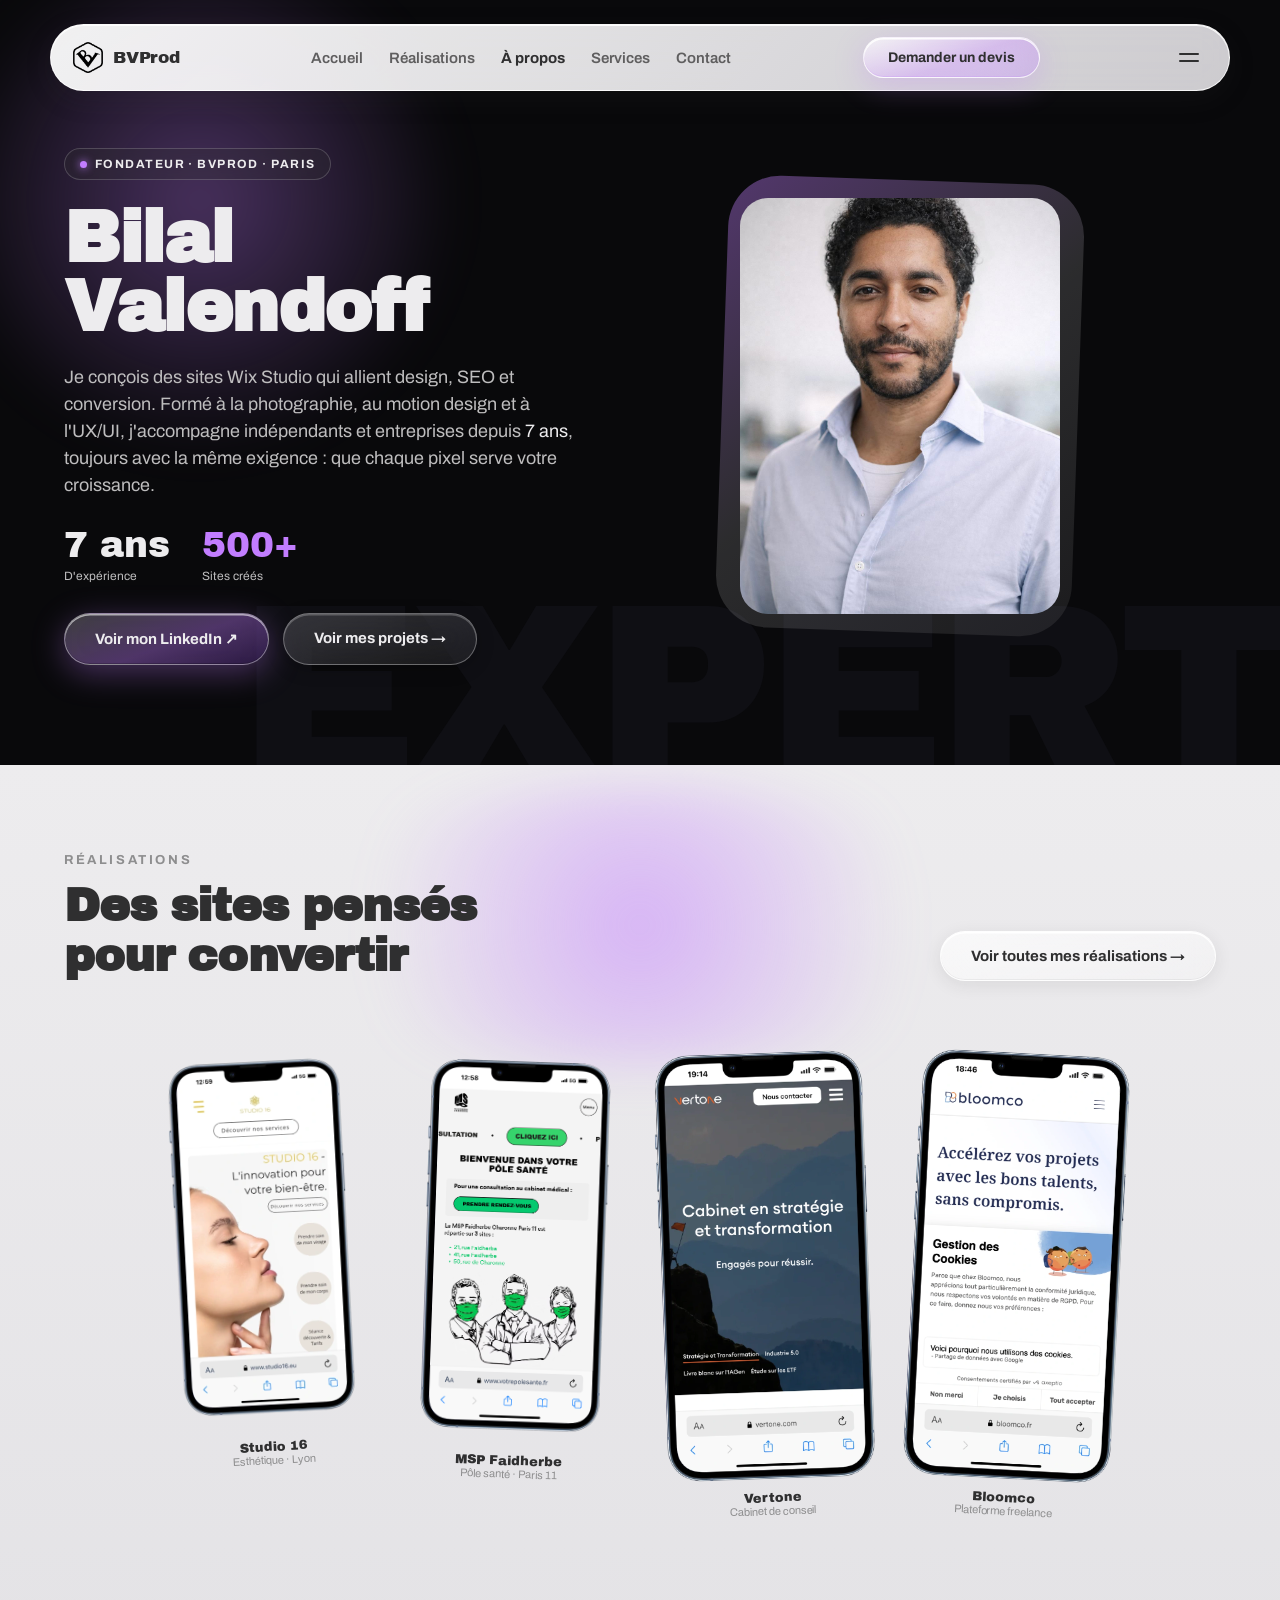
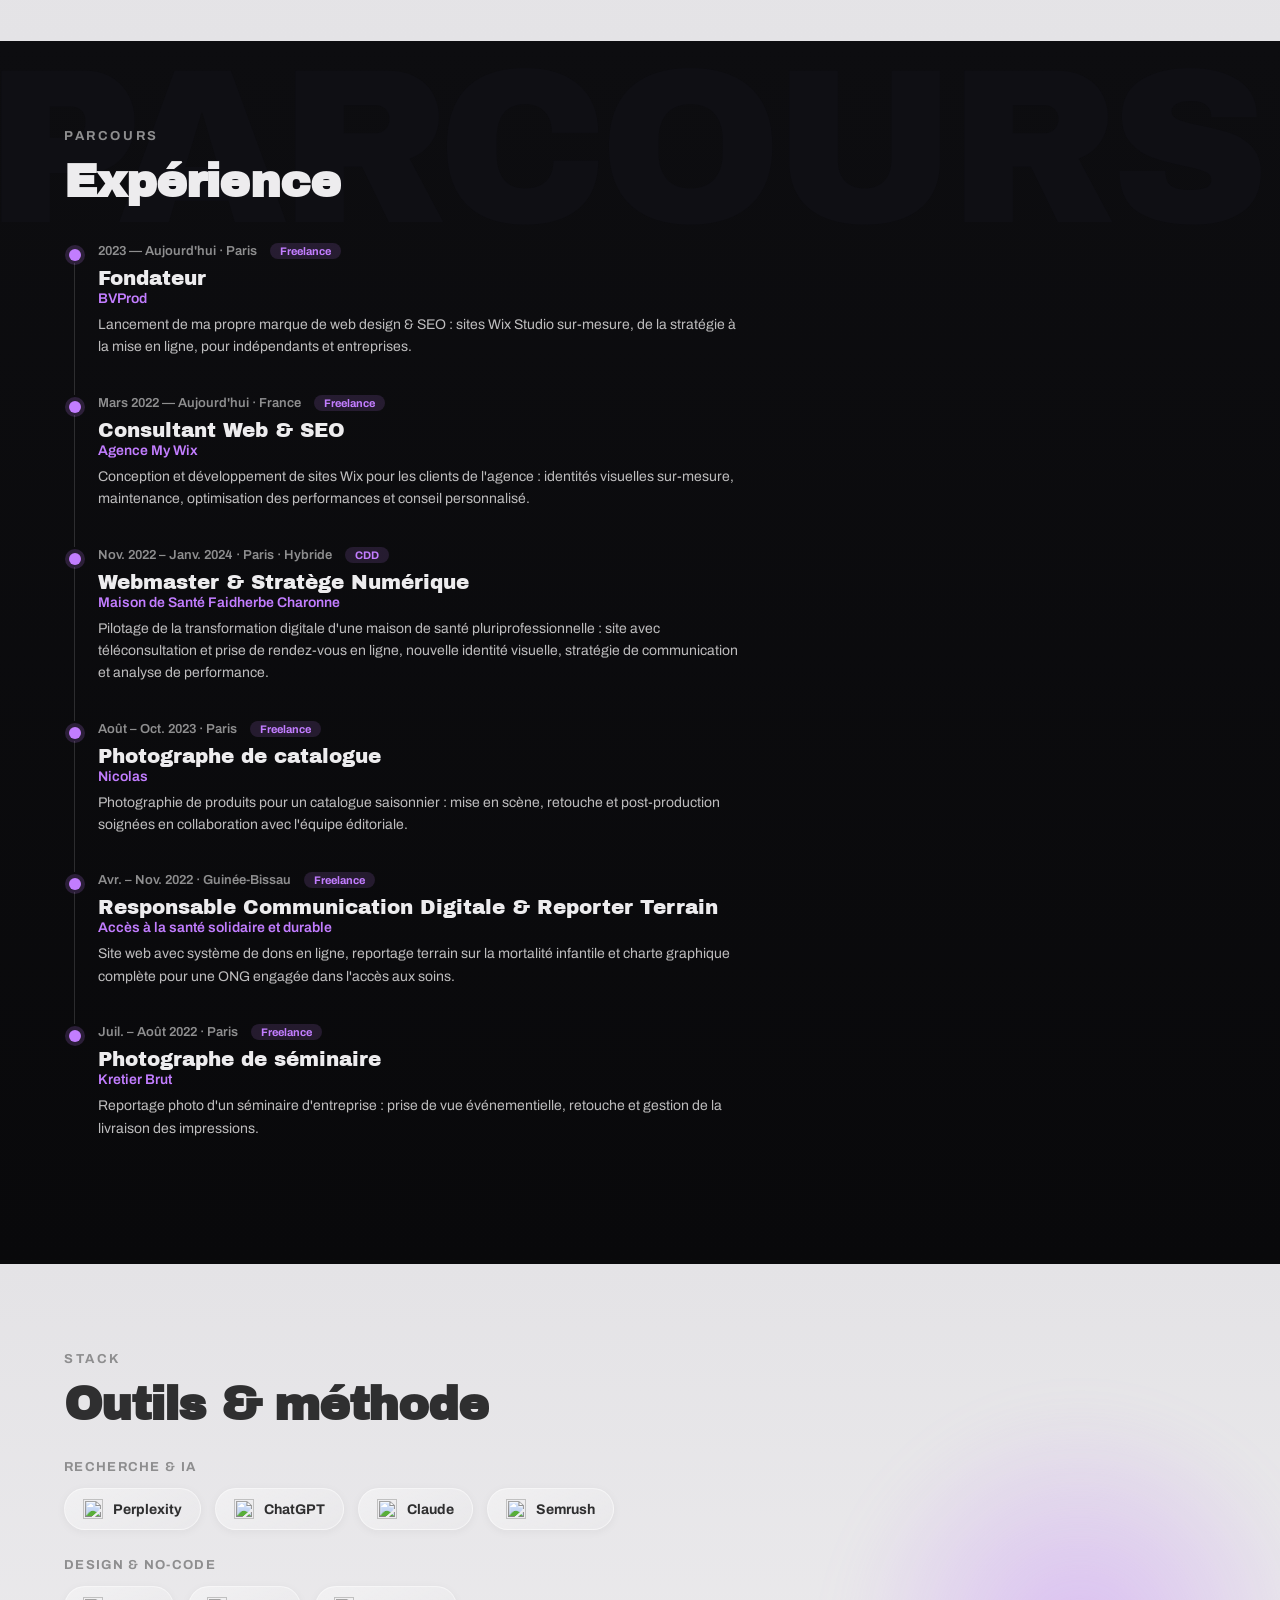
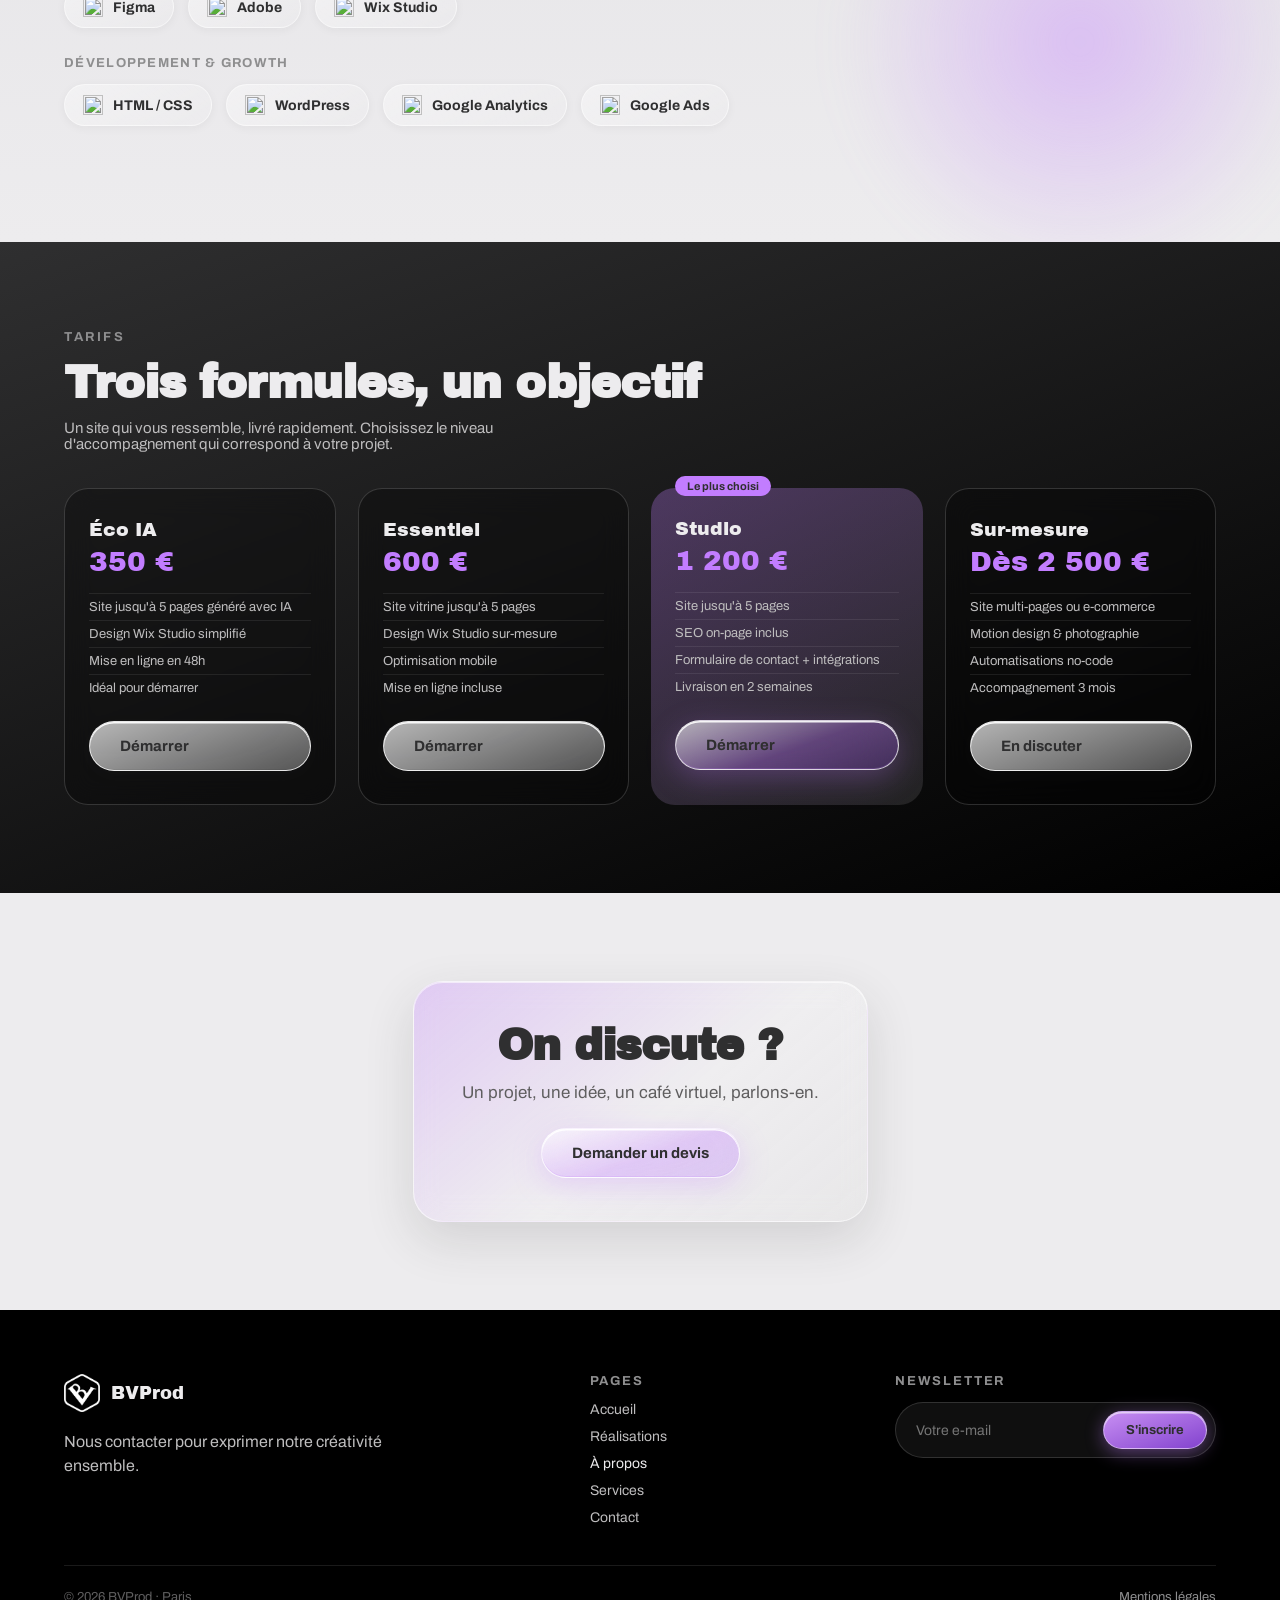
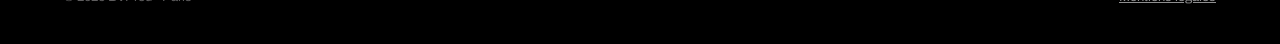
==== commit 328f5926: "Supprimer les allers-retours bloquants a chaque changement de page Diagnostic mesure sur 5 navigatio" ====
--- a/a-propos.html
+++ b/a-propos.html
@@ -22,7 +22,7 @@
 <link href="https://fonts.googleapis.com/css2?family=Archivo:wght@400;500;600;700;800;900&family=Archivo+Black&display=swap" rel="stylesheet">
 <link rel="icon" type="image/png" href="/assets/logo-bvprod.png">
 <link rel="apple-touch-icon" href="/assets/logo-bvprod.png">
-<link rel="stylesheet" href="/css/style.css">
+<link rel="stylesheet" href="/css/style.css?v=20260811">
 <style>
   .ap-hero { padding:148px 64px 100px; }
   .ap-hero-inner { position:relative; z-index:2; display:flex; align-items:center; gap:56px; max-width:1440px; margin:0 auto; }
@@ -132,7 +132,7 @@
 <div class="bv-nav-wrap">
   <nav class="bv-nav">
     <a href="/" class="bv-nav-brand">
-      <img src="/assets/logo-bvprod.png" decoding="async" height="208" width="197" alt="BVProd">
+      <img src="/assets/logo-bvprod.png" height="208" width="197" alt="BVProd">
       <span>BVProd</span>
     </a>
     <div class="bv-nav-links">
@@ -152,7 +152,7 @@
 <div class="mobile-menu-overlay" data-mobile-menu>
   <div class="mobile-menu-top">
     <a href="/" class="bv-nav-brand">
-      <img src="/assets/logo-bvprod.png" decoding="async" height="208" width="197" alt="BVProd" style="filter:invert(1);">
+      <img src="/assets/logo-bvprod.png" height="208" width="197" alt="BVProd" style="filter:invert(1);">
       <span style="color:#EDECEE;">BVProd</span>
     </a>
     <button type="button" class="mobile-menu-close" data-menu-close aria-label="Fermer le menu">✕</button>
@@ -201,7 +201,7 @@
       <div class="ap-portrait-wrap" data-portrait-tilt>
         <div class="ap-portrait-frame"></div>
         <div class="ap-portrait">
-          <img src="/assets/portrait.jpeg" fetchpriority="high" decoding="async" height="1536" width="1024" alt="Bilal Valendoff">
+          <img src="/assets/portrait.jpeg" fetchpriority="high" height="1536" width="1024" alt="Bilal Valendoff">
         </div>
       </div>
     </div>
@@ -431,6 +431,6 @@
   </div>
 </footer>
 
-<script src="/js/main.js"></script>
+<script src="/js/main.js?v=20260811"></script>
 </body>
 </html>
--- a/css/style.css
+++ b/css/style.css
@@ -43,6 +43,12 @@
   color: var(--text-dark);
 }
 img, video { max-width: 100%; }
+/* Les <img> portent des attributs width/height (pour reserver la place et eviter les
+   sauts de mise en page au chargement). Sans cette ligne, l'attribut height agit comme
+   une hauteur CSS forcee et etire l'image des que le CSS ne fixe que la largeur.
+   Specificite 0-0-1 : neutralise l'attribut, mais ne prend jamais le dessus sur une
+   regle de classe (.featured-cover img, .ap-portrait img, .bv-nav-brand img...). */
+img { height: auto; }
 a { color: inherit; }
 button { font-family: inherit; cursor: pointer; }
 ::selection { background: var(--accent); color: var(--text-dark); }
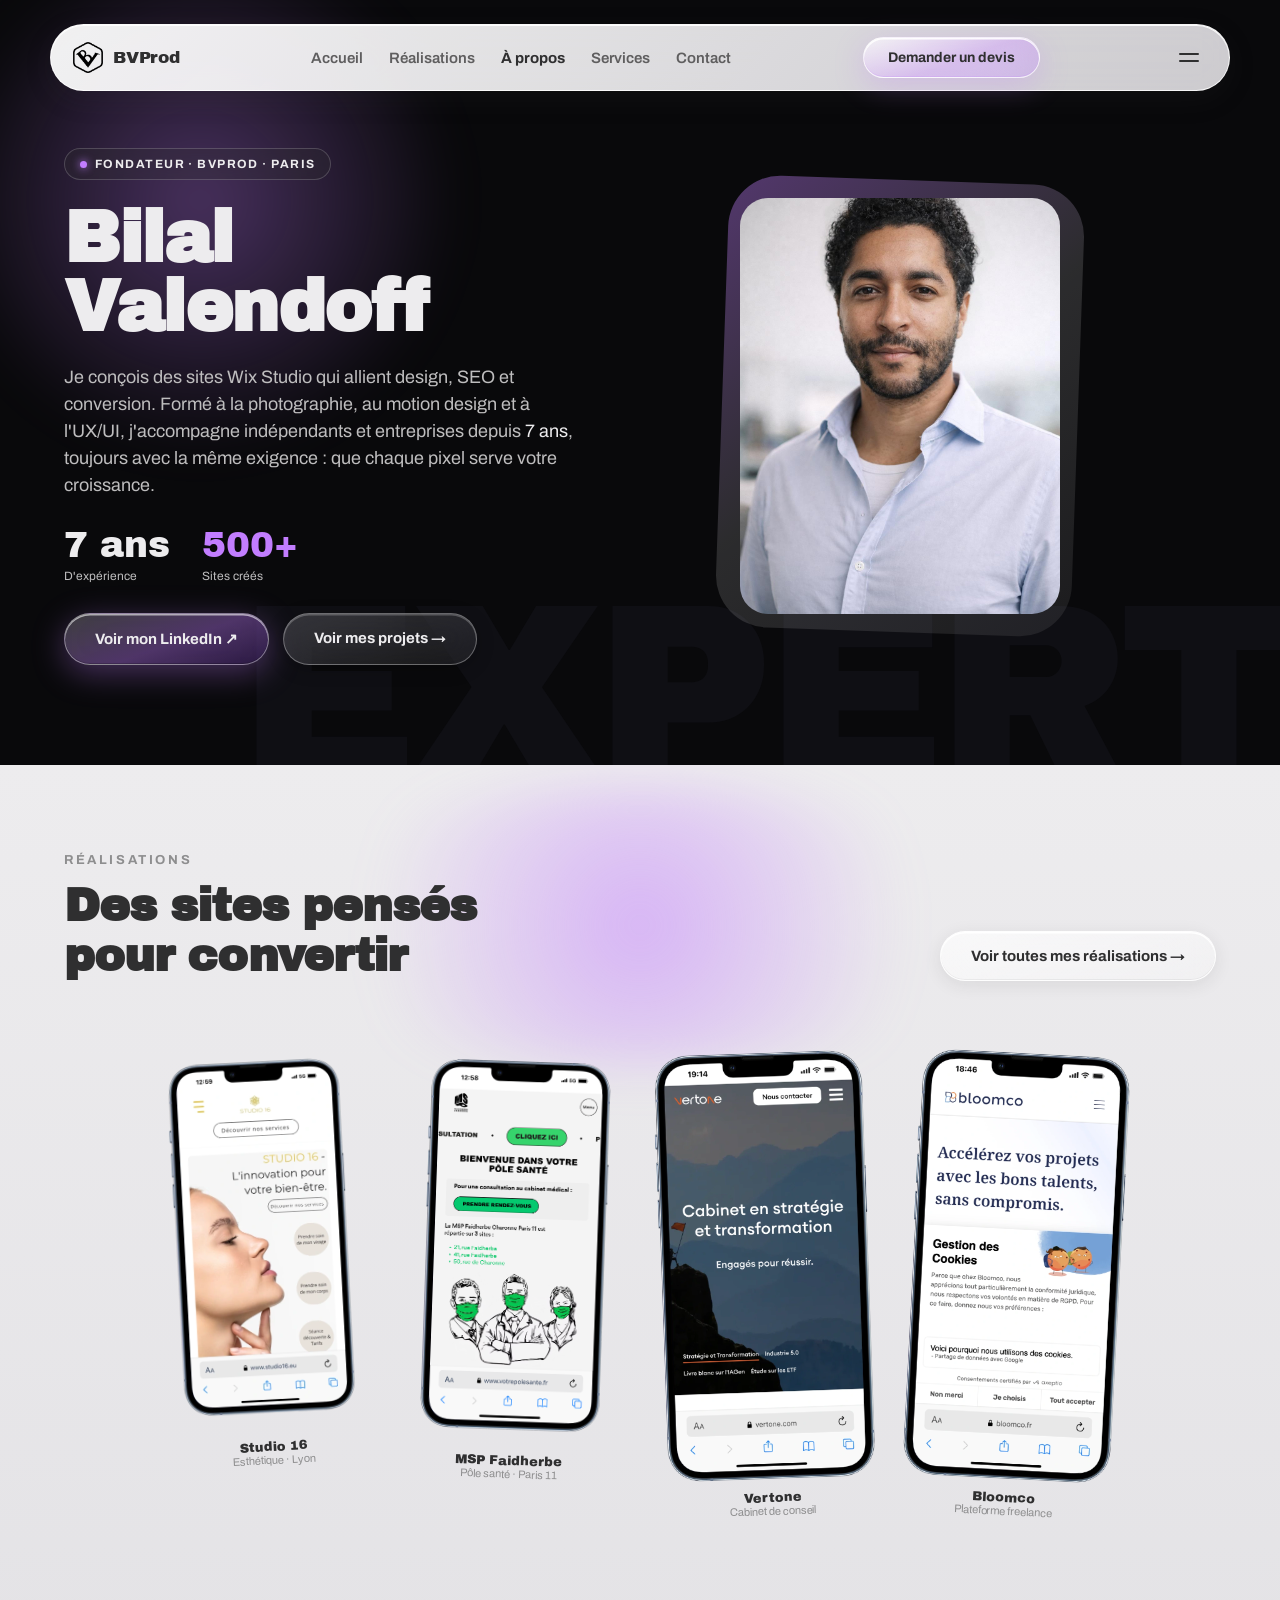
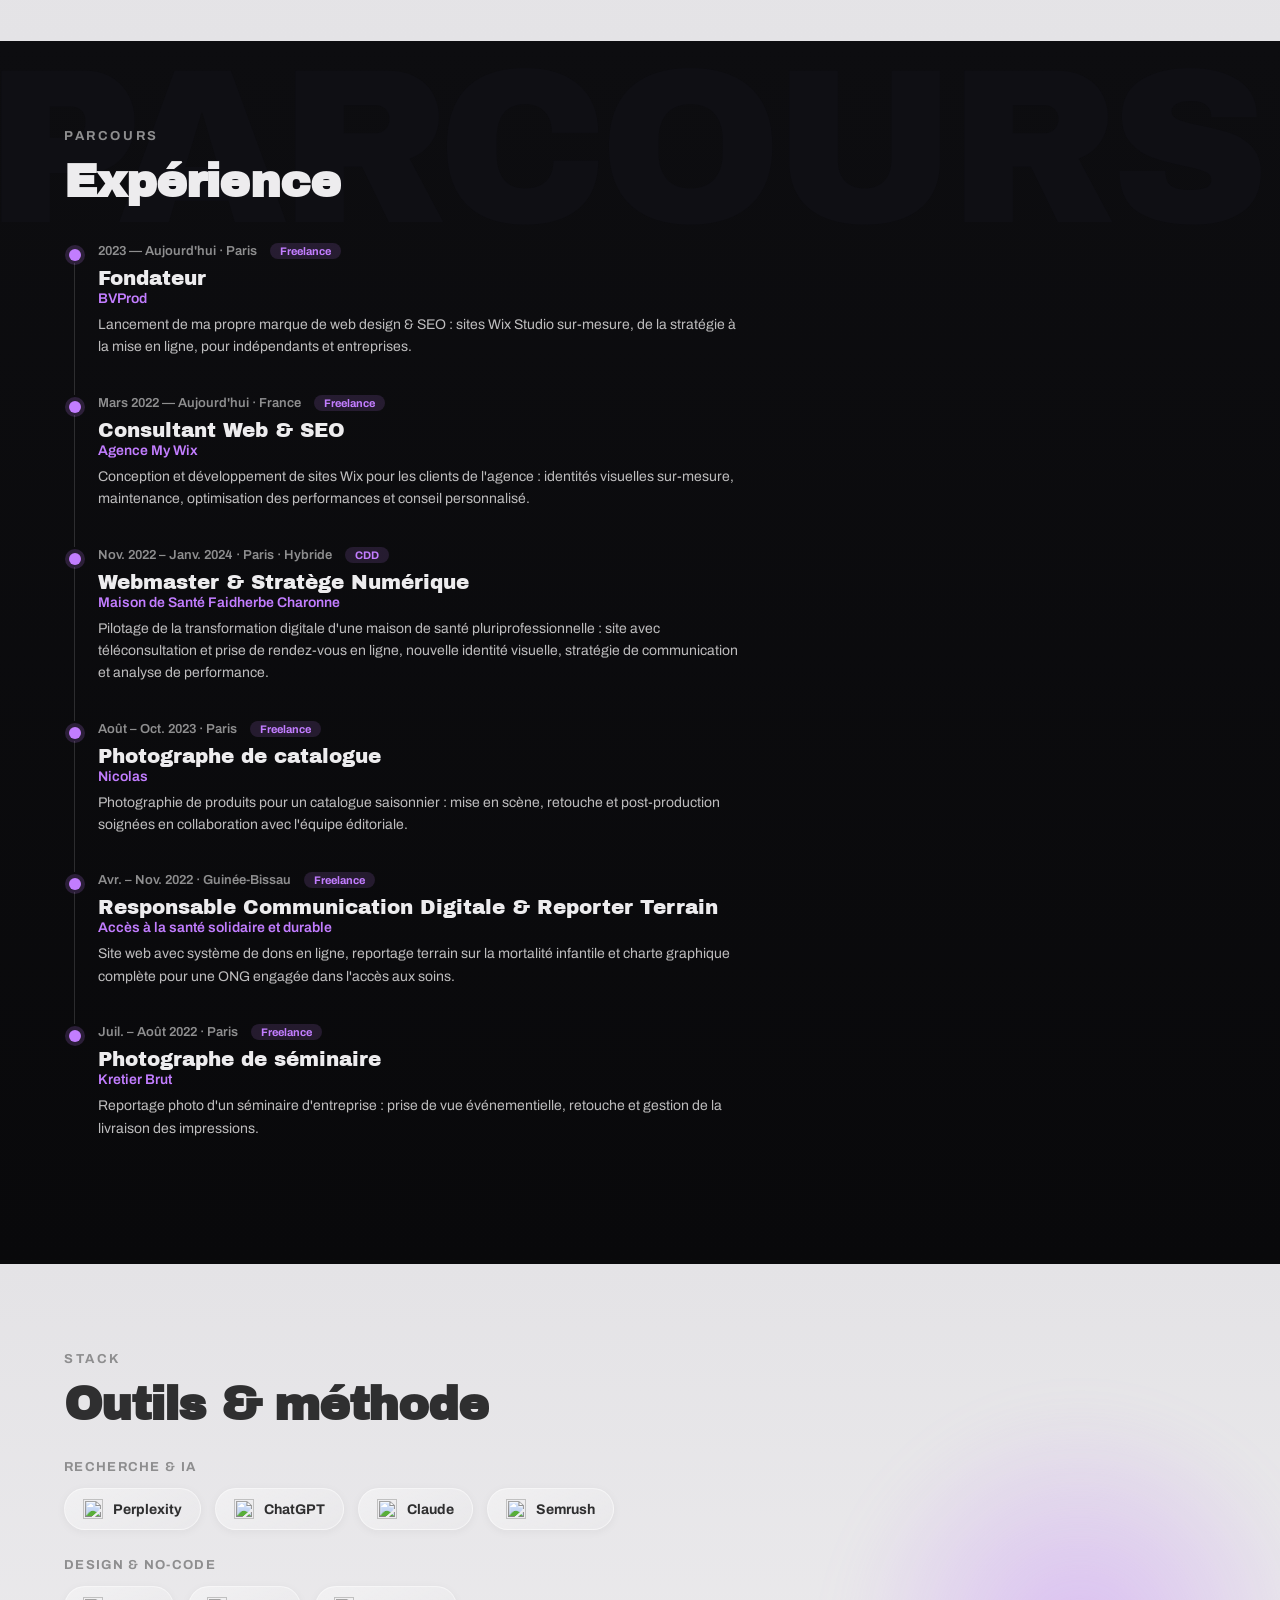
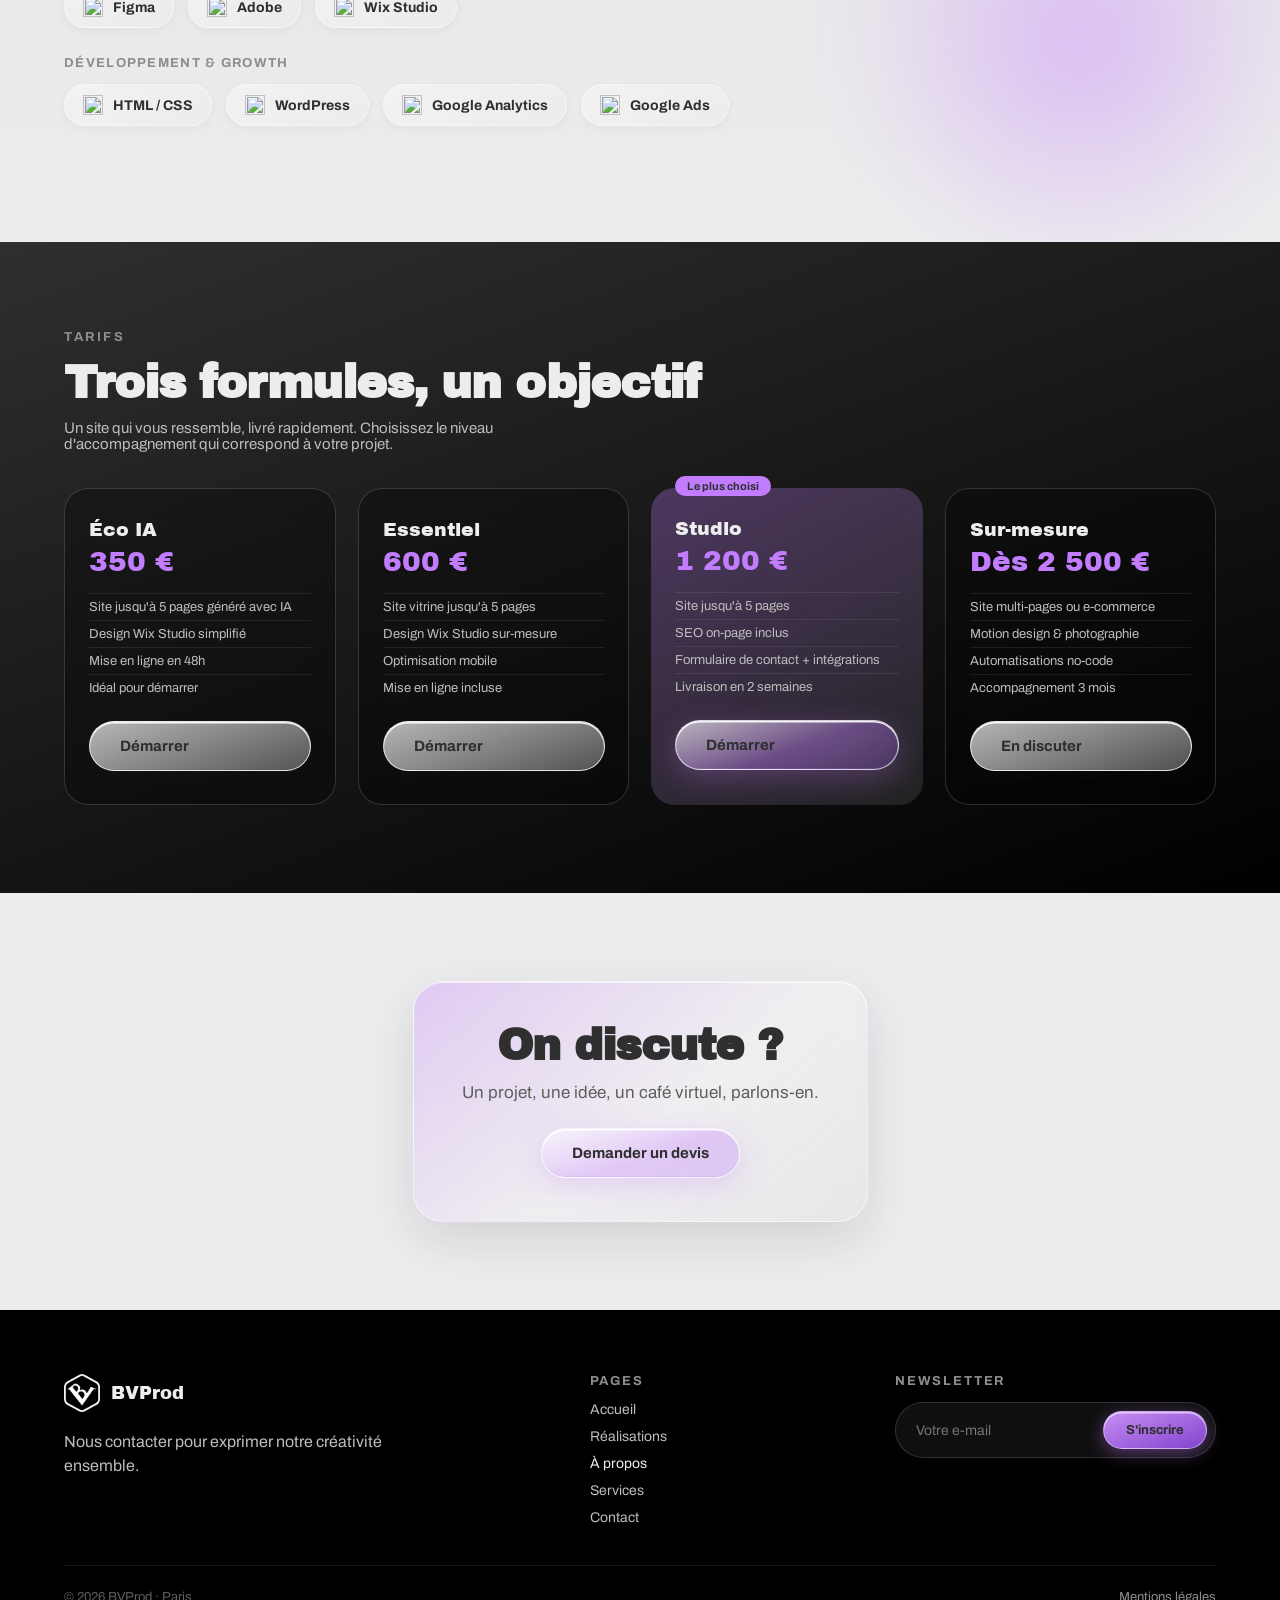
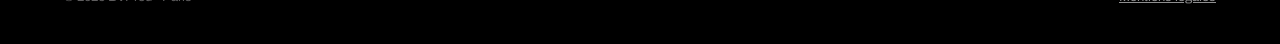
==== commit daa0e2ef: "Supprimer les 36 Mo de video demandes des l'ouverture de l'accueil CAUSE MESUREE. Les 4 <video> de l" ====
--- a/a-propos.html
+++ b/a-propos.html
@@ -22,7 +22,7 @@
 <link href="https://fonts.googleapis.com/css2?family=Archivo:wght@400;500;600;700;800;900&family=Archivo+Black&display=swap" rel="stylesheet">
 <link rel="icon" type="image/png" href="/assets/logo-bvprod.png">
 <link rel="apple-touch-icon" href="/assets/logo-bvprod.png">
-<link rel="stylesheet" href="/css/style.css?v=20260811">
+<link rel="stylesheet" href="/css/style.css?v=20260812">
 <style>
   .ap-hero { padding:148px 64px 100px; }
   .ap-hero-inner { position:relative; z-index:2; display:flex; align-items:center; gap:56px; max-width:1440px; margin:0 auto; }
@@ -431,6 +431,6 @@
   </div>
 </footer>
 
-<script src="/js/main.js?v=20260811"></script>
+<script src="/js/main.js?v=20260812" defer></script>
 </body>
 </html>
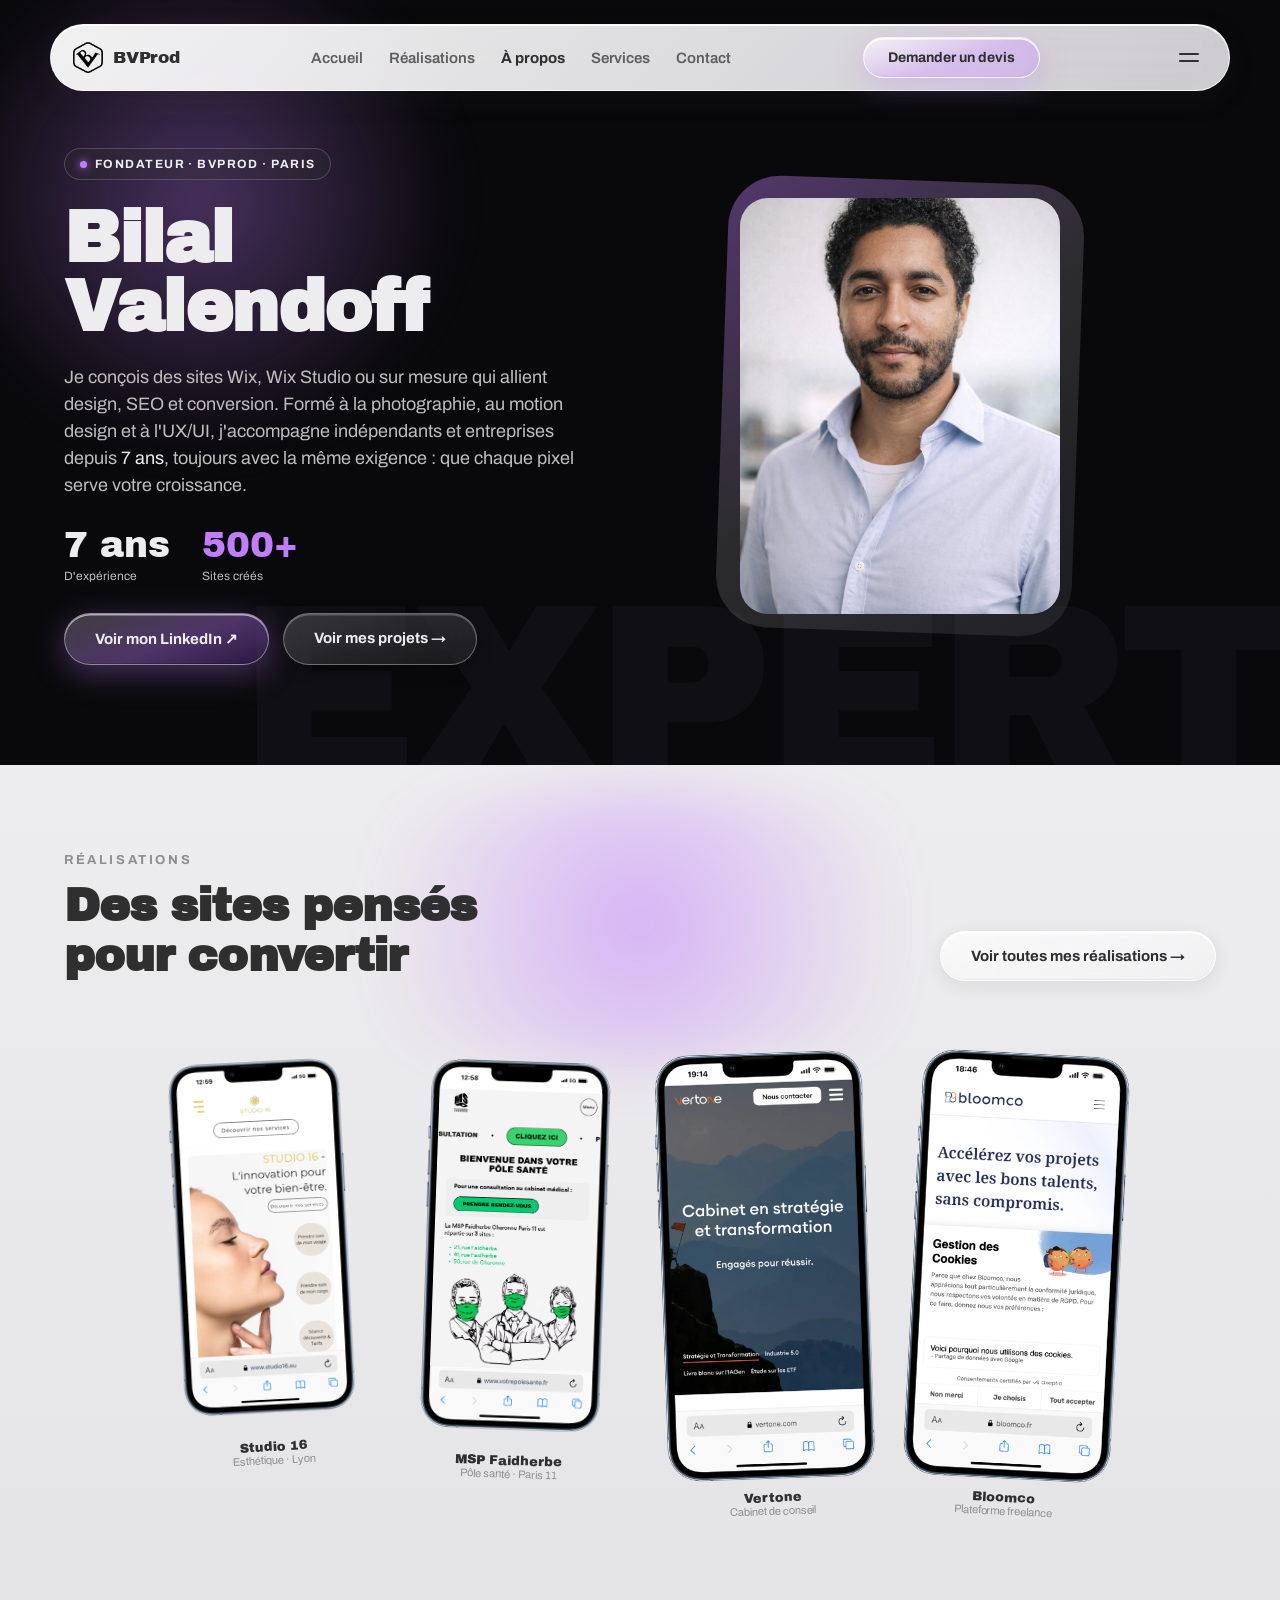
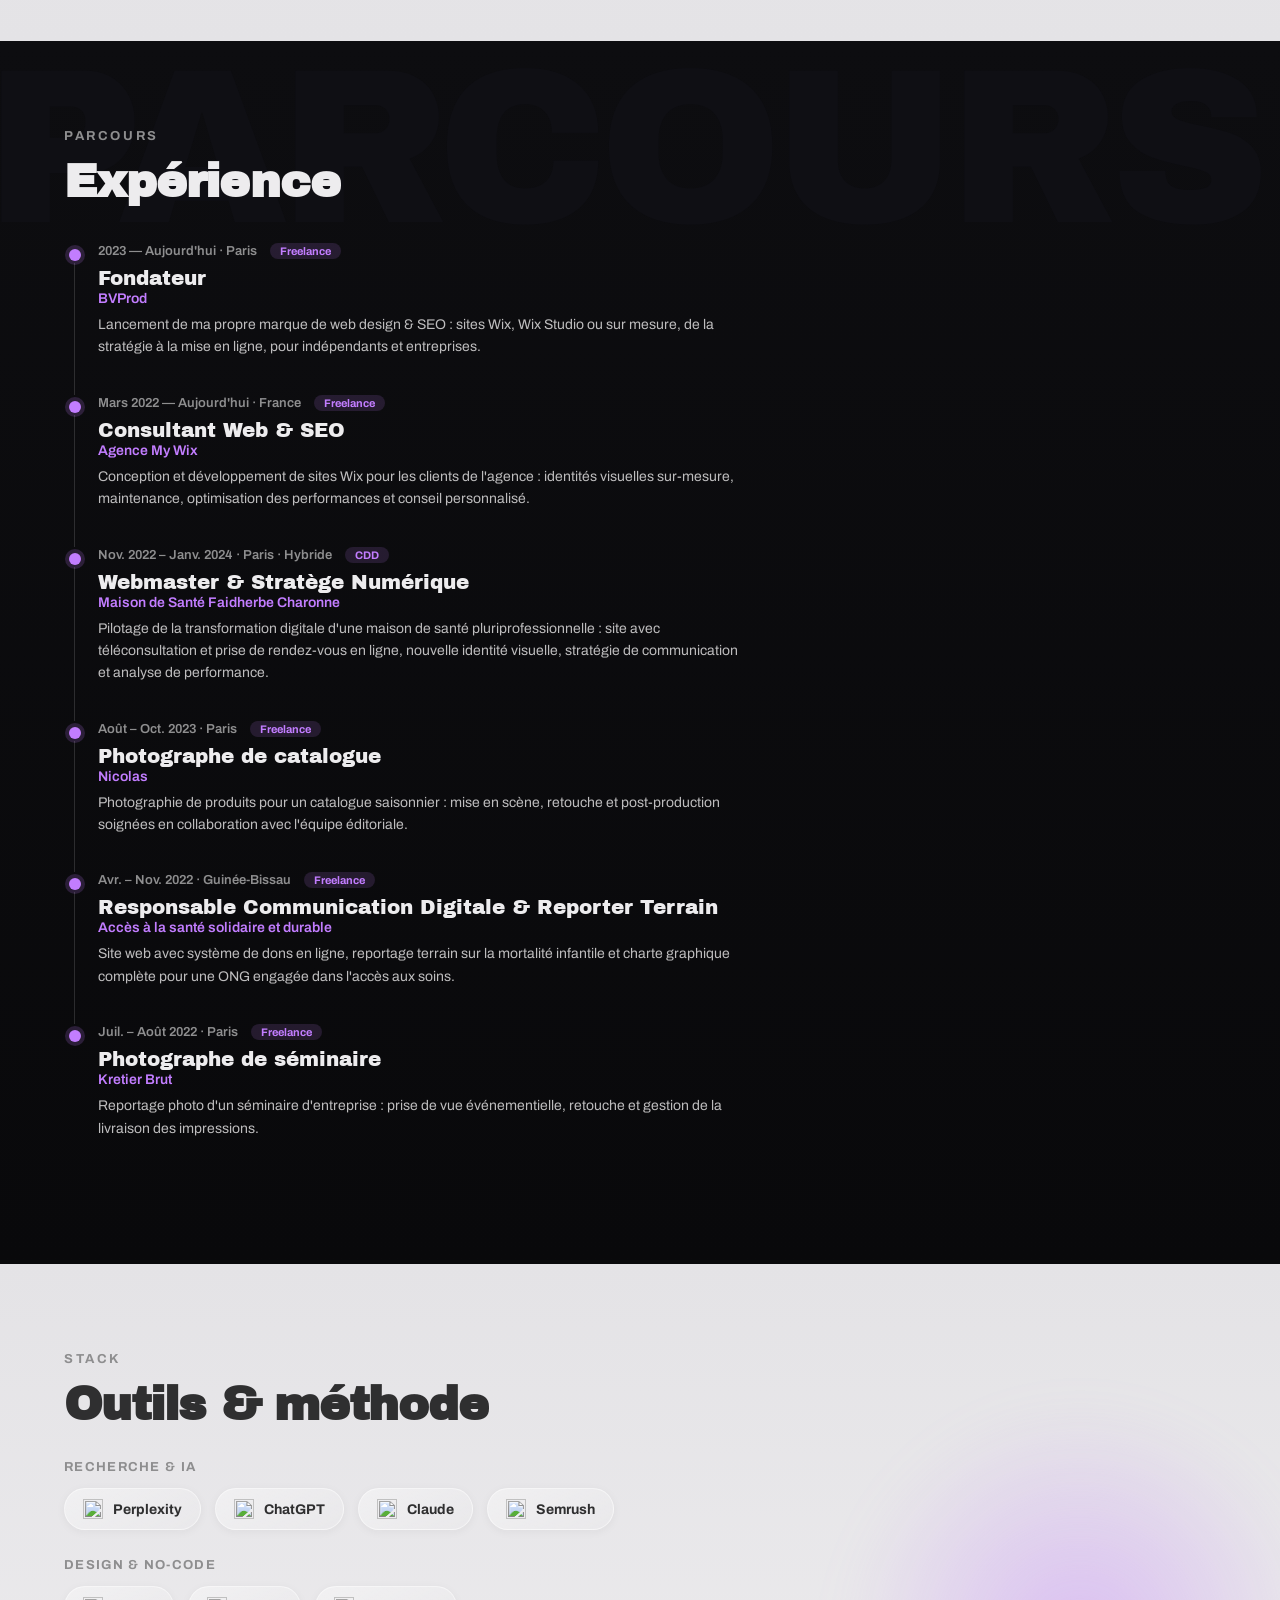
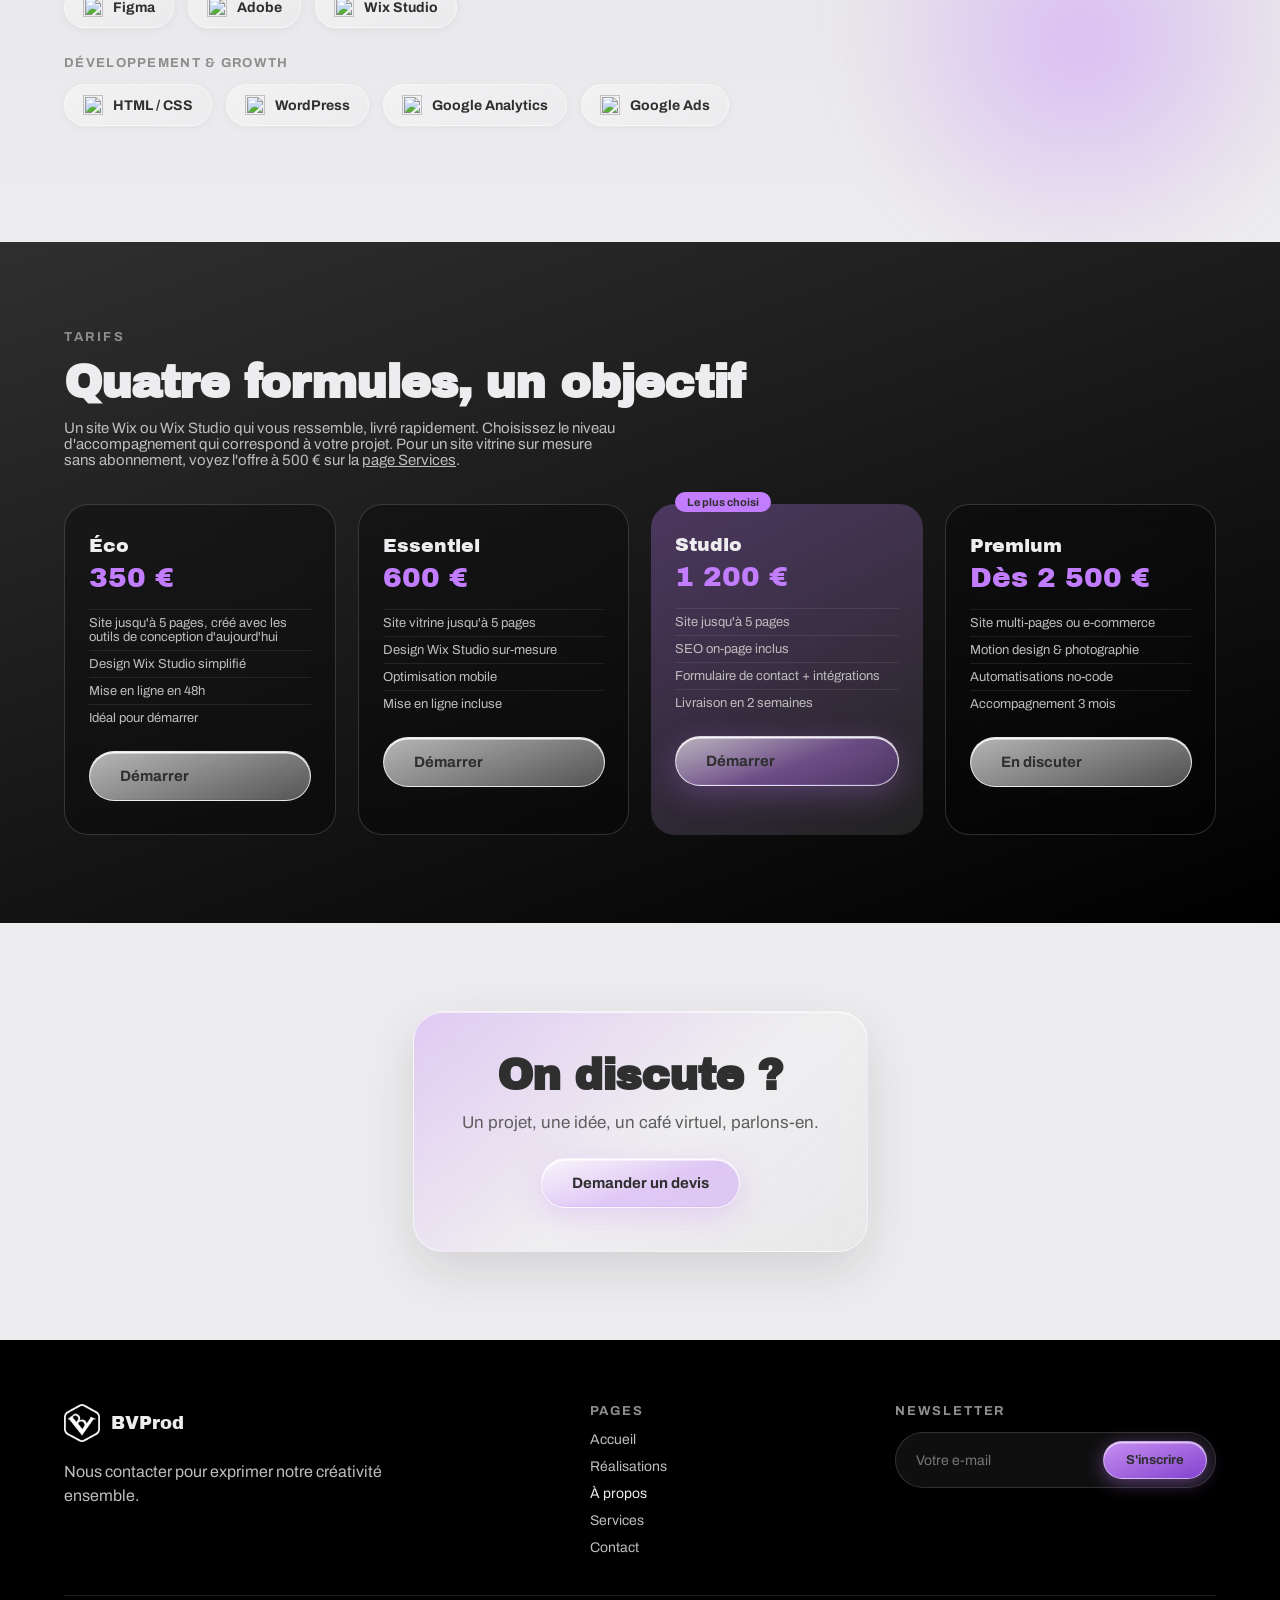
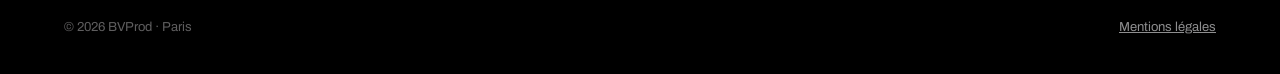
==== commit 308613ff: "Presenter les offres Wix, Wix Studio et sur mesure - Accueil : nouveau H1, sous-titre, title, meta e" ====
--- a/a-propos.html
+++ b/a-propos.html
@@ -4,13 +4,13 @@
 <meta charset="utf-8">
 <meta name="viewport" content="width=device-width, initial-scale=1">
 <title>À propos | Bilal Valendoff, fondateur de BVProd</title>
-<meta name="description" content="Bilal Valendoff conçoit des sites Wix Studio alliant design, SEO et conversion, avec une formation en photographie.">
+<meta name="description" content="Bilal Valendoff, fondateur de BVProd et partenaire Wix certifié, conçoit depuis 7 ans des sites Wix, Wix Studio ou sur mesure alliant design, SEO et conversion.">
 <link rel="canonical" href="https://www.bv-prod.fr/a-propos">
 <meta property="og:type" content="website">
 <meta property="og:locale" content="fr_FR">
 <meta property="og:site_name" content="BVProd">
 <meta property="og:title" content="À propos | Bilal Valendoff, fondateur de BVProd">
-<meta property="og:description" content="Bilal Valendoff conçoit des sites Wix Studio alliant design, SEO et conversion, avec une formation en photographie.">
+<meta property="og:description" content="Bilal Valendoff, fondateur de BVProd et partenaire Wix certifié, conçoit depuis 7 ans des sites Wix, Wix Studio ou sur mesure alliant design, SEO et conversion.">
 <meta property="og:image" content="https://www.bv-prod.fr/assets/og-image.jpg">
 <meta property="og:url" content="https://www.bv-prod.fr/a-propos">
 <meta name="twitter:card" content="summary_large_image">
@@ -22,7 +22,7 @@
 <link href="https://fonts.googleapis.com/css2?family=Archivo:wght@400;500;600;700;800;900&family=Archivo+Black&display=swap" rel="stylesheet">
 <link rel="icon" type="image/png" href="/assets/logo-bvprod.png">
 <link rel="apple-touch-icon" href="/assets/logo-bvprod.png">
-<link rel="stylesheet" href="/css/style.css?v=20260812">
+<link rel="stylesheet" href="/css/style.css?v=20261106">
 <style>
   .ap-hero { padding:148px 64px 100px; }
   .ap-hero-inner { position:relative; z-index:2; display:flex; align-items:center; gap:56px; max-width:1440px; margin:0 auto; }
@@ -182,7 +182,7 @@
           <span class="badge-label">Fondateur · BVProd · Paris</span>
         </div>
         <h1>Bilal<br>Valendoff</h1>
-        <p class="lead">Je conçois des sites Wix Studio qui allient design, SEO et conversion. Formé à la photographie, au motion design et à l'UX/UI, j'accompagne indépendants et entreprises depuis <span style="color:var(--text-invert);">7 ans</span>, toujours avec la même exigence : que chaque pixel serve votre croissance.</p>
+        <p class="lead">Je conçois des sites Wix, Wix Studio ou sur mesure qui allient design, SEO et conversion. Formé à la photographie, au motion design et à l'UX/UI, j'accompagne indépendants et entreprises depuis <span style="color:var(--text-invert);">7 ans</span>, toujours avec la même exigence : que chaque pixel serve votre croissance.</p>
         <div class="ap-stats">
           <div>
             <div class="ap-stat-num" data-stat-to="7" data-stat-suffix=" ans">7 ans</div>
@@ -257,7 +257,7 @@
           <div class="timeline-date">2023 — Aujourd'hui · Paris <span class="timeline-badge">Freelance</span></div>
           <div class="timeline-role">Fondateur</div>
           <div class="timeline-company">BVProd</div>
-          <p class="timeline-desc">Lancement de ma propre marque de web design &amp; SEO : sites Wix Studio sur-mesure, de la stratégie à la mise en ligne, pour indépendants et entreprises.</p>
+          <p class="timeline-desc">Lancement de ma propre marque de web design &amp; SEO : sites Wix, Wix Studio ou sur mesure, de la stratégie à la mise en ligne, pour indépendants et entreprises.</p>
         </div>
         <div class="timeline-item">
           <div class="timeline-date">Mars 2022 — Aujourd'hui · France <span class="timeline-badge">Freelance</span></div>
@@ -333,15 +333,15 @@
   <section class="section" style="background:linear-gradient(160deg,#2F2F30,#000);">
     <div class="section-inner">
       <div class="eyebrow">Tarifs</div>
-      <h2 style="font-size:clamp(28px,3.6vw,52px);color:var(--text-invert);">Trois formules, un objectif</h2>
-      <p style="max-width:560px;color:var(--text-invert-mid);font-size:15px;margin-top:12px;">Un site qui vous ressemble, livré rapidement. Choisissez le niveau d'accompagnement qui correspond à votre projet.</p>
+      <h2 style="font-size:clamp(28px,3.6vw,52px);color:var(--text-invert);">Quatre formules, un objectif</h2>
+      <p style="max-width:560px;color:var(--text-invert-mid);font-size:15px;margin-top:12px;">Un site Wix ou Wix Studio qui vous ressemble, livré rapidement. Choisissez le niveau d'accompagnement qui correspond à votre projet. Pour un site vitrine sur mesure sans abonnement, voyez l'offre à 500 € sur la <a href="/services">page Services</a>.</p>
 
       <div class="pricing-grid" data-anim="cascade" data-tilt-grid>
         <div class="pricing-card glass-card-dark">
-          <div class="pricing-name">Éco IA</div>
+          <div class="pricing-name">Éco</div>
           <div class="pricing-price">350 €</div>
           <ul class="pricing-list">
-            <li>Site jusqu'à 5 pages généré avec IA</li>
+            <li>Site jusqu'à 5 pages, créé avec les outils de conception d'aujourd'hui</li>
             <li>Design Wix Studio simplifié</li>
             <li>Mise en ligne en 48h</li>
             <li>Idéal pour démarrer</li>
@@ -372,7 +372,7 @@
           <a href="/services#devis-target" data-glass-btn="light" class="btn btn-light" style="width:100%;">Démarrer</a>
         </div>
         <div class="pricing-card glass-card-dark">
-          <div class="pricing-name">Sur-mesure</div>
+          <div class="pricing-name">Premium</div>
           <div class="pricing-price">Dès 2 500 €</div>
           <ul class="pricing-list">
             <li>Site multi-pages ou e-commerce</li>
@@ -431,6 +431,6 @@
   </div>
 </footer>
 
-<script src="/js/main.js?v=20260812" defer></script>
+<script src="/js/main.js?v=20261106" defer></script>
 </body>
 </html>
